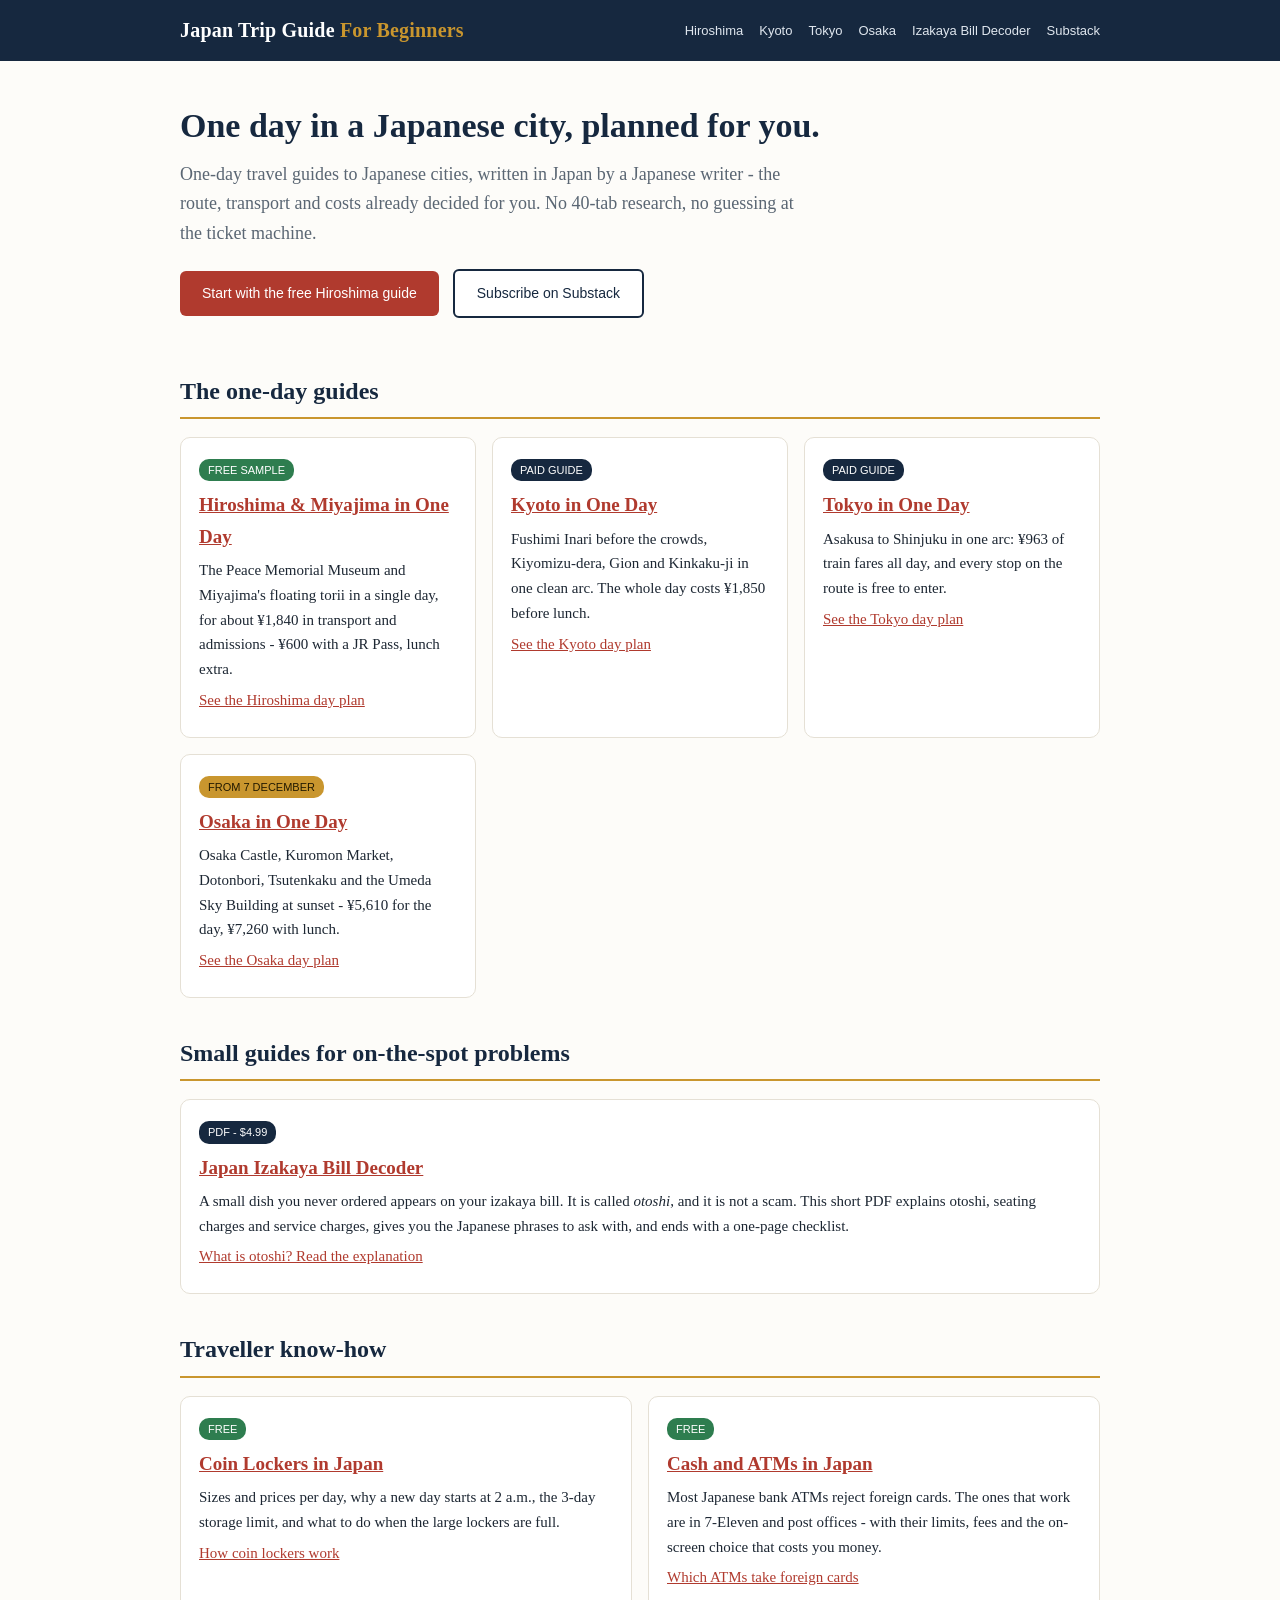
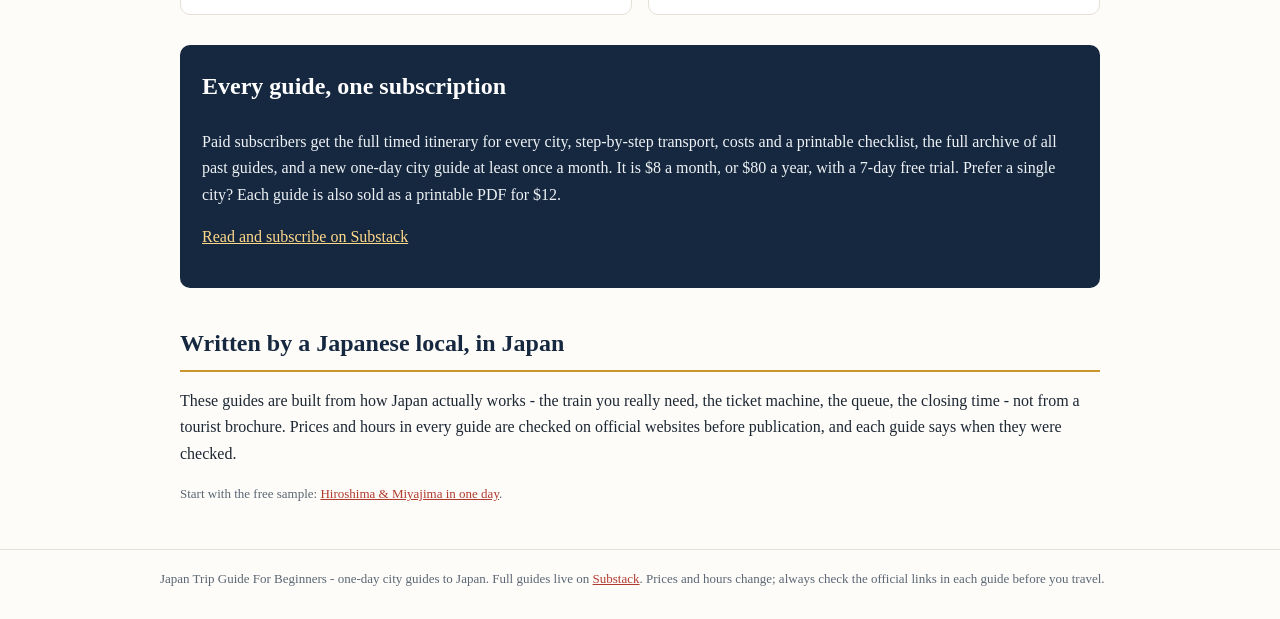
==== index.html @ 444eb5df "Add coin lockers and cash/ATMs know-how pages; link from home; extend sitemap" ====
<!DOCTYPE html>
<html lang="en">
<head>
<meta charset="utf-8">
<meta name="viewport" content="width=device-width, initial-scale=1">
<title>Japan Trip Guide For Beginners - One-Day City Guides to Japan</title>
<meta name="description" content="One-day travel guides to Japanese cities, written in Japan by a Japanese writer. The route, transport and costs are already decided for you: Hiroshima, Kyoto, Tokyo and Osaka in one day each.">
<link rel="canonical" href="https://upt-project.github.io/japan-trip-guide/">
<link rel="icon" type="image/svg+xml" href="favicon.svg">
<link rel="stylesheet" href="styles.css">
<meta property="og:type" content="website">
<meta property="og:title" content="Japan Trip Guide For Beginners - One-Day City Guides to Japan">
<meta property="og:description" content="One-day travel guides to Japanese cities, written in Japan by a Japanese writer - the route, transport and costs already decided for you.">
<meta property="og:url" content="https://upt-project.github.io/japan-trip-guide/">
</head>
<body>
<header class="site"><div class="wrap">
<a class="brand" href="index.html">Japan Trip Guide <span>For Beginners</span></a>
<nav class="main">
<a href="hiroshima.html">Hiroshima</a>
<a href="kyoto.html">Kyoto</a>
<a href="tokyo.html">Tokyo</a>
<a href="osaka.html">Osaka</a>
<a href="izakaya-bill-decoder.html">Izakaya Bill Decoder</a>
<a href="https://japantripguideforbeginners.substack.com">Substack</a>
</nav>
</div></header>

<div class="wrap">
<section class="hero">
<h1>One day in a Japanese city, planned for you.</h1>
<p class="lede">One-day travel guides to Japanese cities, written in Japan by a Japanese writer - the route, transport and costs already decided for you. No 40-tab research, no guessing at the ticket machine.</p>
<a class="btn" href="hiroshima.html">Start with the free Hiroshima guide</a>
<a class="btn secondary" href="https://japantripguideforbeginners.substack.com">Subscribe on Substack</a>
</section>

<h2>The one-day guides</h2>
<div class="cards">
<div class="card">
<span class="tag free">FREE SAMPLE</span>
<h3><a href="hiroshima.html">Hiroshima &amp; Miyajima in One Day</a></h3>
<p>The Peace Memorial Museum and Miyajima's floating torii in a single day, for about &yen;1,840 in transport and admissions - &yen;600 with a JR Pass, lunch extra.</p>
<p><a href="hiroshima.html">See the Hiroshima day plan</a></p>
</div>
<div class="card">
<span class="tag">PAID GUIDE</span>
<h3><a href="kyoto.html">Kyoto in One Day</a></h3>
<p>Fushimi Inari before the crowds, Kiyomizu-dera, Gion and Kinkaku-ji in one clean arc. The whole day costs &yen;1,850 before lunch.</p>
<p><a href="kyoto.html">See the Kyoto day plan</a></p>
</div>
<div class="card">
<span class="tag">PAID GUIDE</span>
<h3><a href="tokyo.html">Tokyo in One Day</a></h3>
<p>Asakusa to Shinjuku in one arc: &yen;963 of train fares all day, and every stop on the route is free to enter.</p>
<p><a href="tokyo.html">See the Tokyo day plan</a></p>
</div>
<div class="card">
<span class="tag soon">FROM 7 DECEMBER</span>
<h3><a href="osaka.html">Osaka in One Day</a></h3>
<p>Osaka Castle, Kuromon Market, Dotonbori, Tsutenkaku and the Umeda Sky Building at sunset - &yen;5,610 for the day, &yen;7,260 with lunch.</p>
<p><a href="osaka.html">See the Osaka day plan</a></p>
</div>
</div>

<h2>Small guides for on-the-spot problems</h2>
<div class="cards">
<div class="card">
<span class="tag">PDF - $4.99</span>
<h3><a href="izakaya-bill-decoder.html">Japan Izakaya Bill Decoder</a></h3>
<p>A small dish you never ordered appears on your izakaya bill. It is called <em>otoshi</em>, and it is not a scam. This short PDF explains otoshi, seating charges and service charges, gives you the Japanese phrases to ask with, and ends with a one-page checklist.</p>
<p><a href="izakaya-bill-decoder.html">What is otoshi? Read the explanation</a></p>
</div>
</div>


<h2>Traveller know-how</h2>
<div class="cards">
<div class="card">
<span class="tag free">FREE</span>
<h3><a href="coin-lockers.html">Coin Lockers in Japan</a></h3>
<p>Sizes and prices per day, why a new day starts at 2 a.m., the 3-day storage limit, and what to do when the large lockers are full.</p>
<p><a href="coin-lockers.html">How coin lockers work</a></p>
</div>
<div class="card">
<span class="tag free">FREE</span>
<h3><a href="cash-and-atms.html">Cash and ATMs in Japan</a></h3>
<p>Most Japanese bank ATMs reject foreign cards. The ones that work are in 7-Eleven and post offices - with their limits, fees and the on-screen choice that costs you money.</p>
<p><a href="cash-and-atms.html">Which ATMs take foreign cards</a></p>
</div>
</div>

<div class="cta">
<h2>Every guide, one subscription</h2>
<p>Paid subscribers get the full timed itinerary for every city, step-by-step transport, costs and a printable checklist, the full archive of all past guides, and a new one-day city guide at least once a month. It is $8 a month, or $80 a year, with a 7-day free trial. Prefer a single city? Each guide is also sold as a printable PDF for $12.</p>
<p><a href="https://japantripguideforbeginners.substack.com">Read and subscribe on Substack</a></p>
</div>

<h2>Written by a Japanese local, in Japan</h2>
<p>These guides are built from how Japan actually works - the train you really need, the ticket machine, the queue, the closing time - not from a tourist brochure. Prices and hours in every guide are checked on official websites before publication, and each guide says when they were checked.</p>
<p class="small">Start with the free sample: <a href="hiroshima.html">Hiroshima &amp; Miyajima in one day</a>.</p>
</div>

<footer class="site"><div class="wrap">
Japan Trip Guide For Beginners - one-day city guides to Japan. Full guides live on <a href="https://japantripguideforbeginners.substack.com">Substack</a>. Prices and hours change; always check the official links in each guide before you travel.
</div></footer>
</body>
</html>
---- styles.css ----
:root{
  --navy:#16283f; --vermillion:#b03a2e; --ink:#1d2733; --muted:#5a6673;
  --bg:#fdfcf9; --card:#ffffff; --line:#e5e0d5; --gold:#c9962e;
}
*{box-sizing:border-box}
body{margin:0;font-family:Georgia,'Times New Roman',serif;background:var(--bg);color:var(--ink);line-height:1.65}
a{color:var(--vermillion)}
header.site{background:var(--navy);color:#fff;padding:14px 20px}
header.site .wrap{max-width:960px;margin:0 auto;display:flex;flex-wrap:wrap;align-items:center;gap:10px 22px}
.brand{font-size:20px;font-weight:bold;color:#fff;text-decoration:none;letter-spacing:.2px}
.brand span{color:var(--gold)}
nav.main{margin-left:auto;display:flex;flex-wrap:wrap;gap:4px 16px;font-family:Verdana,Geneva,sans-serif;font-size:13px}
nav.main a{color:#dfe6ee;text-decoration:none}
nav.main a:hover{color:#fff;text-decoration:underline}
.wrap{max-width:960px;margin:0 auto;padding:0 20px}
.hero{padding:44px 0 8px;text-align:left}
.hero h1{font-size:34px;line-height:1.25;margin:0 0 12px;color:var(--navy)}
.hero p.lede{font-size:18px;color:var(--muted);margin:0 0 20px;max-width:640px}
.btn{display:inline-block;background:var(--vermillion);color:#fff;text-decoration:none;padding:11px 22px;border-radius:6px;font-family:Verdana,Geneva,sans-serif;font-size:14px;margin:0 10px 10px 0}
.btn.secondary{background:#fff;color:var(--navy);border:2px solid var(--navy)}
.btn:hover{opacity:.92}
h2{color:var(--navy);font-size:24px;margin:36px 0 10px;border-bottom:2px solid var(--gold);padding-bottom:6px}
h3{color:var(--navy);font-size:19px;margin:22px 0 6px}
.cards{display:grid;grid-template-columns:repeat(auto-fit,minmax(260px,1fr));gap:16px;margin:18px 0}
.card{background:var(--card);border:1px solid var(--line);border-radius:10px;padding:18px}
.card h3{margin-top:0}
.card p{margin:6px 0;font-size:15px}
.tag{display:inline-block;background:var(--navy);color:#fff;font-family:Verdana,Geneva,sans-serif;font-size:11px;padding:2px 9px;border-radius:10px;margin-bottom:8px}
.tag.free{background:#2e7d4f}
.tag.soon{background:var(--gold);color:#231a00}
table.plan{border-collapse:collapse;width:100%;margin:14px 0;font-size:15px}
table.plan th,table.plan td{border:1px solid var(--line);padding:7px 10px;text-align:left;vertical-align:top}
table.plan th{background:#f3efe4;font-family:Verdana,Geneva,sans-serif;font-size:13px}
.callout{background:#f7f2e6;border-left:4px solid var(--gold);padding:12px 16px;margin:16px 0;border-radius:0 8px 8px 0}
.callout p{margin:4px 0}
.cta{background:var(--navy);color:#eef2f6;border-radius:10px;padding:22px;margin:30px 0}
.cta h2{color:#fff;border:none;margin-top:0}
.cta a{color:#ffd98a}
.small{font-size:13px;color:var(--muted)}
footer.site{border-top:1px solid var(--line);margin-top:44px;padding:18px 20px 30px;font-size:13px;color:var(--muted)}
footer.site .wrap{padding:0}
ul.tight li{margin:4px 0}
.price{font-size:20px;color:var(--navy);font-weight:bold}
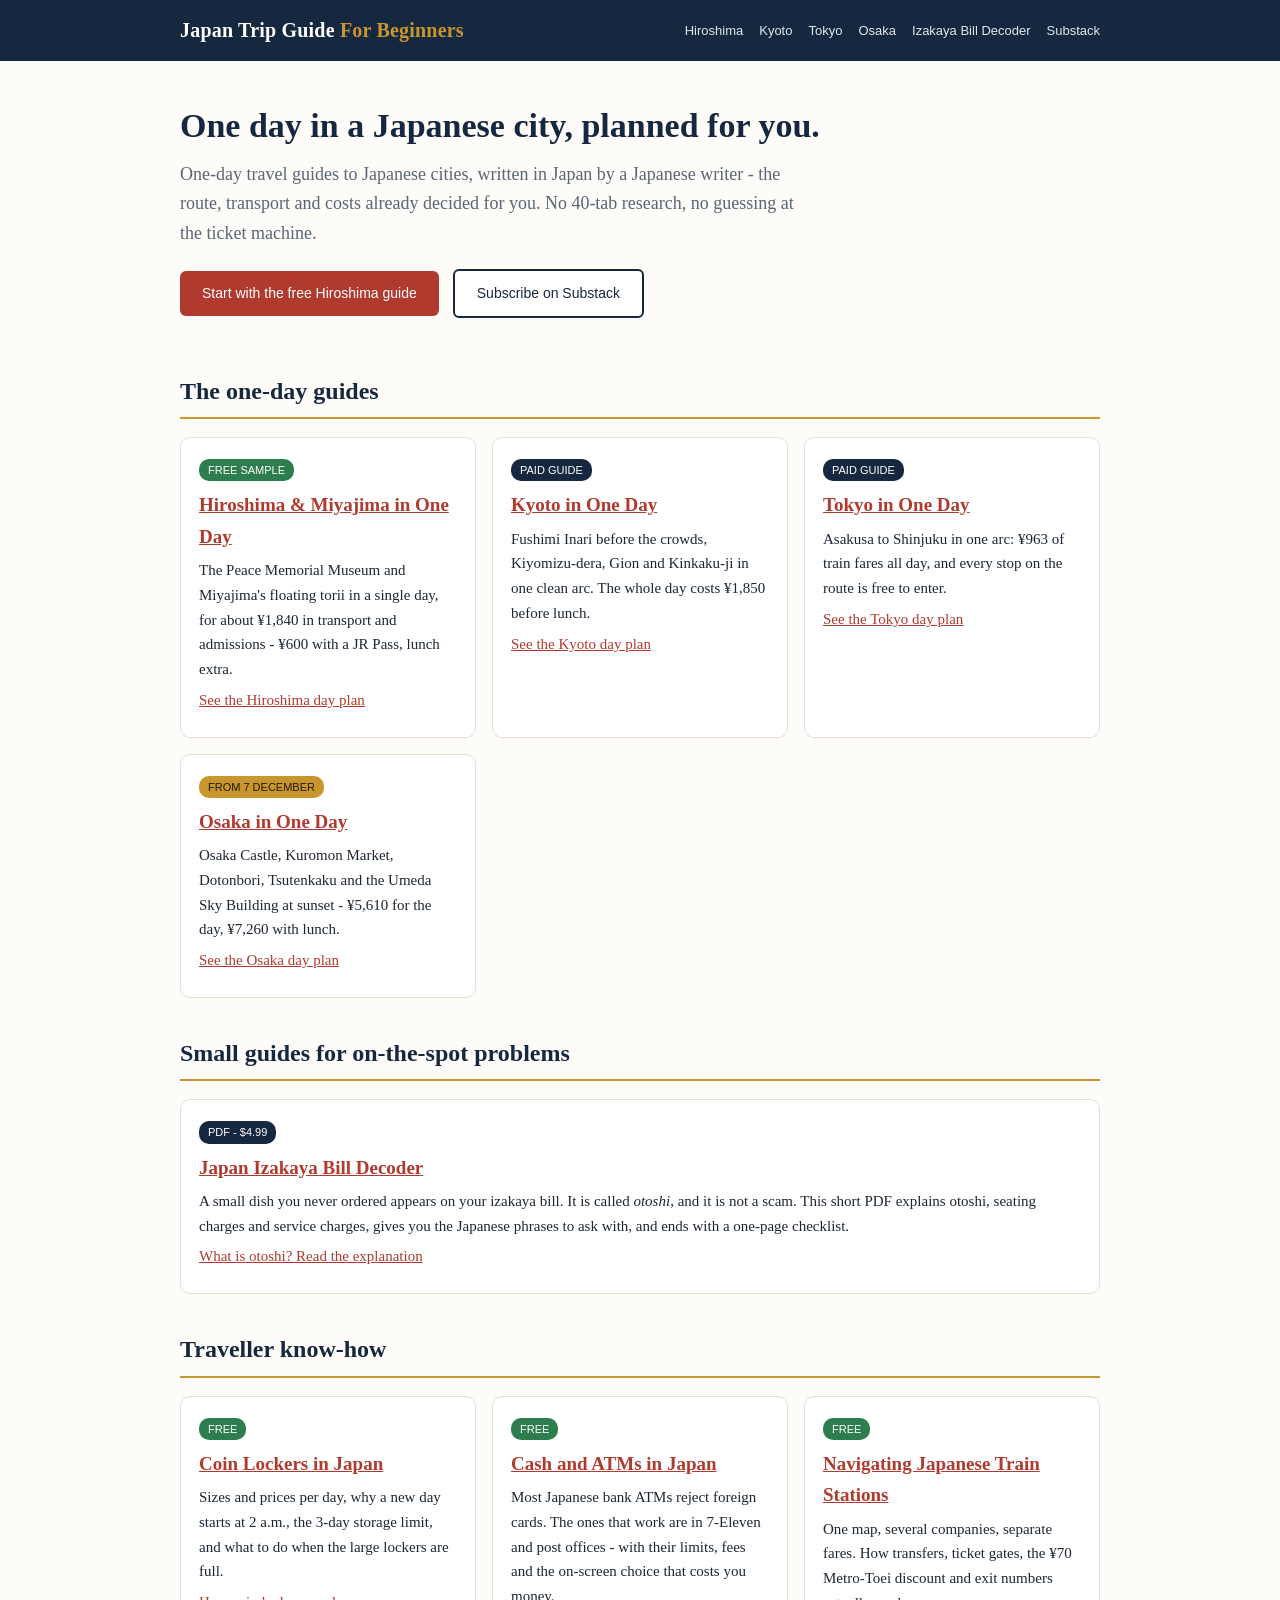
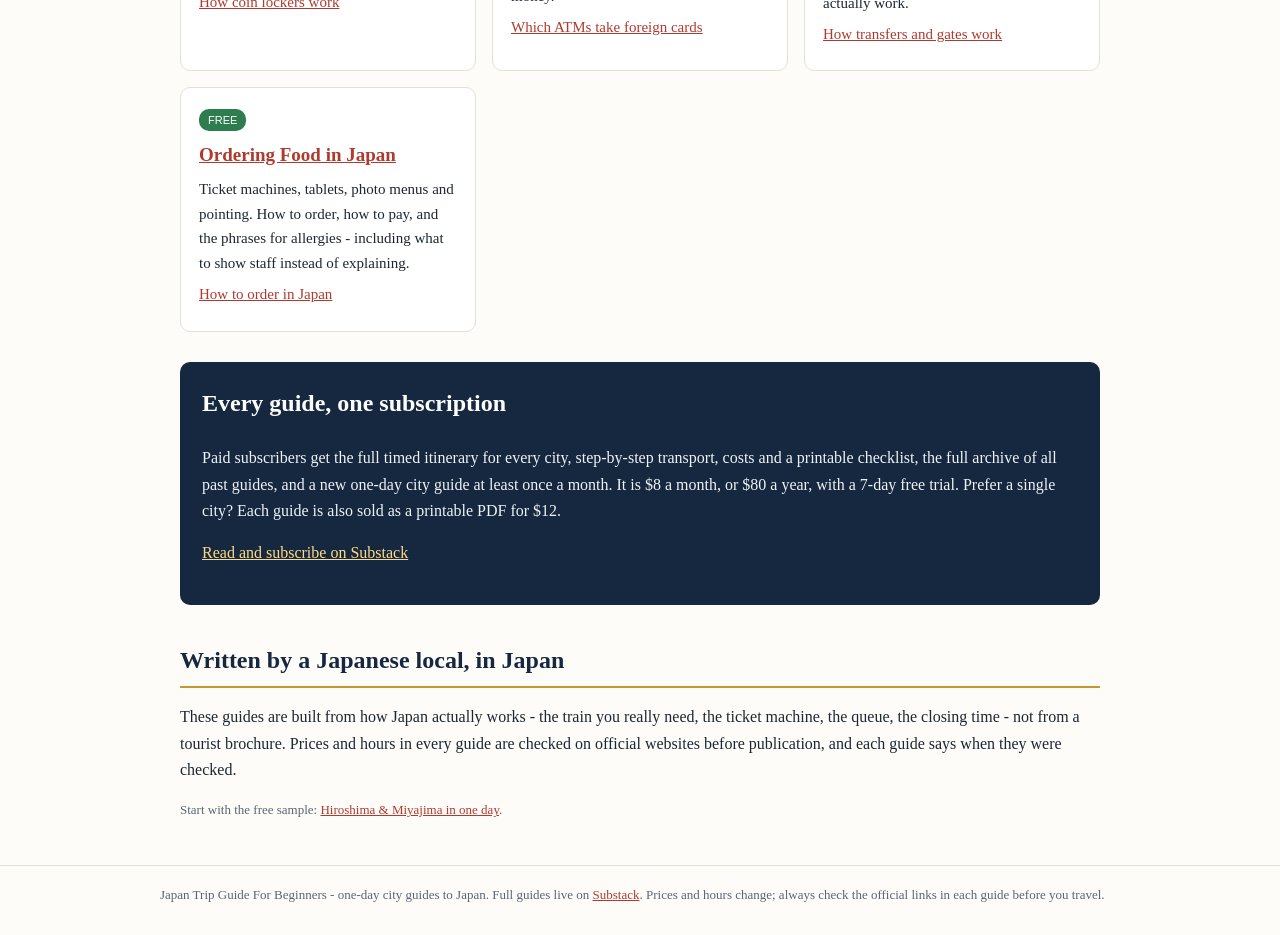
==== commit db9a163a: "Add train stations and ordering food know-how pages; link from home; extend sitemap" ====
--- a/index.html
+++ b/index.html
@@ -87,6 +87,18 @@
 <p>Most Japanese bank ATMs reject foreign cards. The ones that work are in 7-Eleven and post offices - with their limits, fees and the on-screen choice that costs you money.</p>
 <p><a href="cash-and-atms.html">Which ATMs take foreign cards</a></p>
 </div>
+<div class="card">
+<span class="tag free">FREE</span>
+<h3><a href="train-stations.html">Navigating Japanese Train Stations</a></h3>
+<p>One map, several companies, separate fares. How transfers, ticket gates, the &yen;70 Metro-Toei discount and exit numbers actually work.</p>
+<p><a href="train-stations.html">How transfers and gates work</a></p>
+</div>
+<div class="card">
+<span class="tag free">FREE</span>
+<h3><a href="ordering-food.html">Ordering Food in Japan</a></h3>
+<p>Ticket machines, tablets, photo menus and pointing. How to order, how to pay, and the phrases for allergies - including what to show staff instead of explaining.</p>
+<p><a href="ordering-food.html">How to order in Japan</a></p>
+</div>
 </div>
 
 <div class="cta">
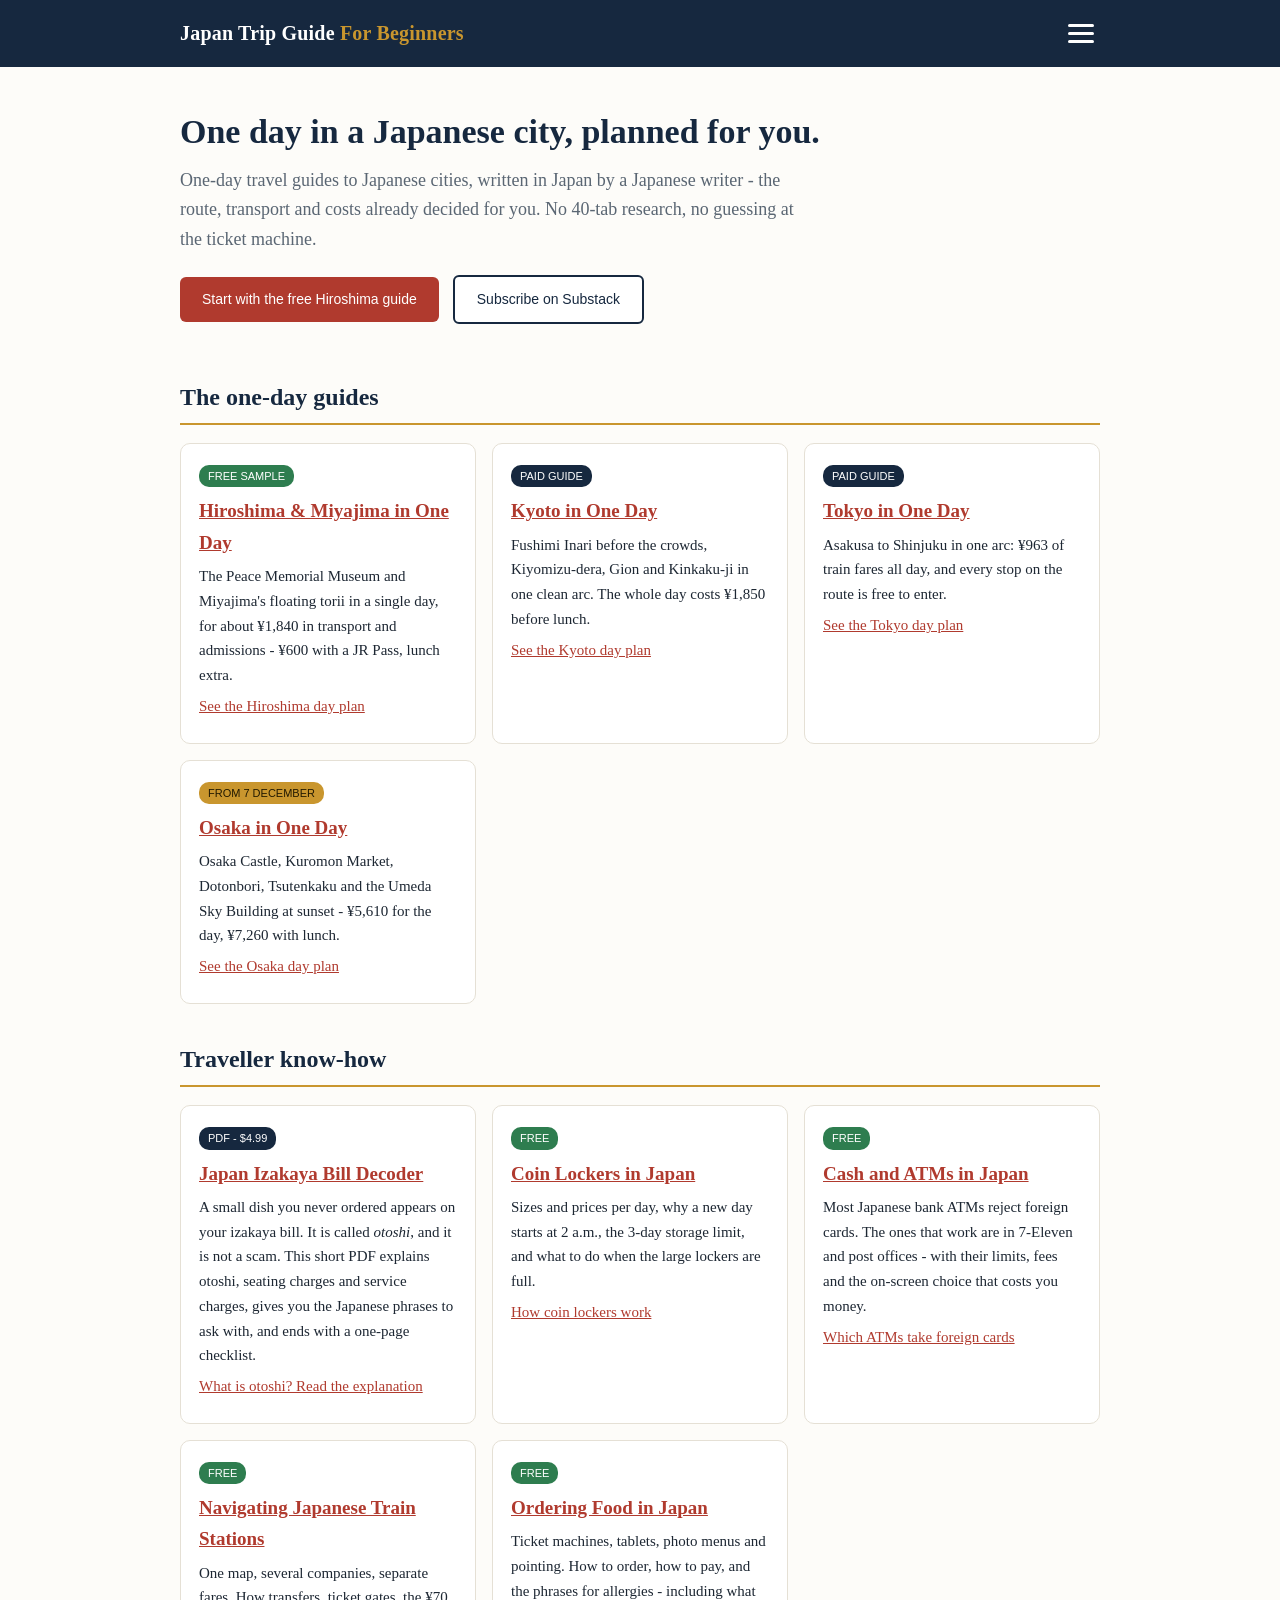
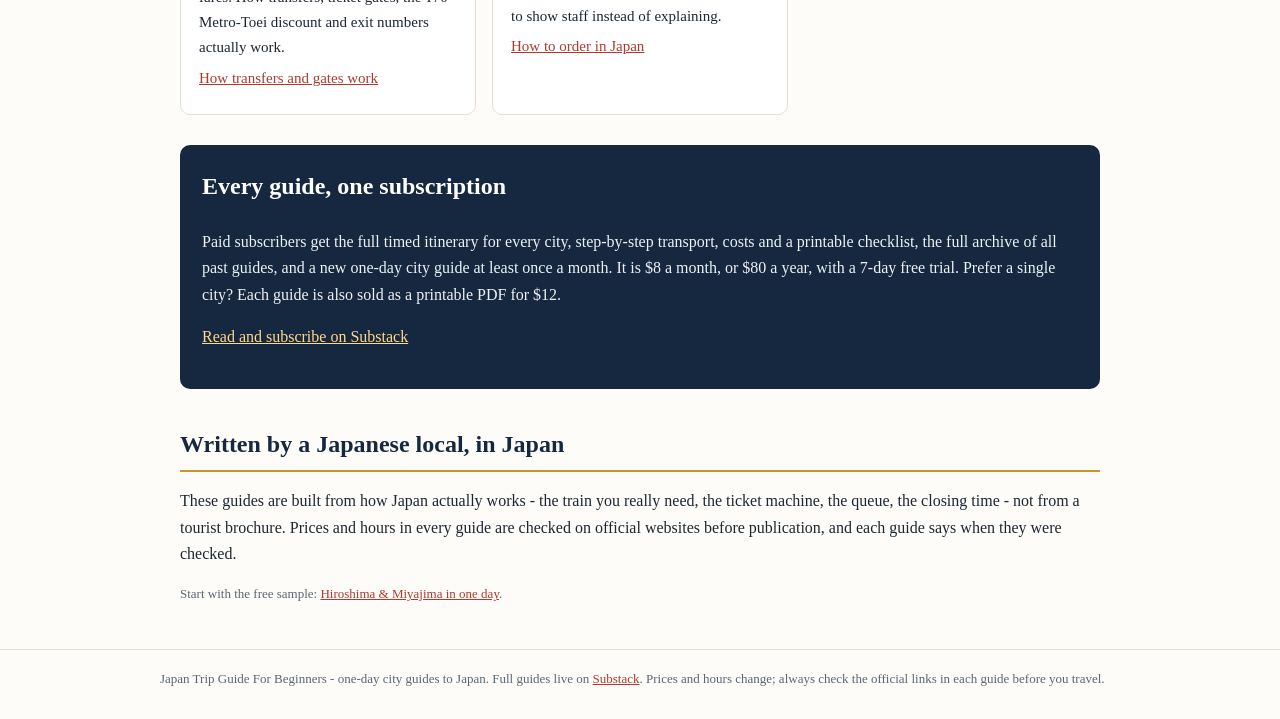
==== commit 7d43c1c8: "Add hamburger menu grouped by city guides and Japan know-how; group top page sections" ====
--- a/index.html
+++ b/index.html
@@ -16,13 +16,25 @@
 <body>
 <header class="site"><div class="wrap">
 <a class="brand" href="index.html">Japan Trip Guide <span>For Beginners</span></a>
+<input class="nav-toggle" type="checkbox" id="nav-toggle">
+<label class="nav-btn" for="nav-toggle" aria-label="Open menu"><span></span><span></span><span></span></label>
 <nav class="main">
-<a href="hiroshima.html">Hiroshima</a>
+<div class="nav-group">
+<p class="nav-head">City guides</p>
+<a href="hiroshima.html">Hiroshima &amp; Miyajima</a>
 <a href="kyoto.html">Kyoto</a>
 <a href="tokyo.html">Tokyo</a>
 <a href="osaka.html">Osaka</a>
+</div>
+<div class="nav-group">
+<p class="nav-head">Japan know-how</p>
 <a href="izakaya-bill-decoder.html">Izakaya Bill Decoder</a>
-<a href="https://japantripguideforbeginners.substack.com">Substack</a>
+<a href="coin-lockers.html">Coin Lockers</a>
+<a href="cash-and-atms.html">Cash and ATMs</a>
+<a href="train-stations.html">Train Stations</a>
+<a href="ordering-food.html">Ordering Food</a>
+</div>
+<a class="nav-sub" href="https://japantripguideforbeginners.substack.com">Substack - subscribe</a>
 </nav>
 </div></header>
 
@@ -62,7 +74,7 @@
 </div>
 </div>
 
-<h2>Small guides for on-the-spot problems</h2>
+<h2>Traveller know-how</h2>
 <div class="cards">
 <div class="card">
 <span class="tag">PDF - $4.99</span>
@@ -70,11 +82,6 @@
 <p>A small dish you never ordered appears on your izakaya bill. It is called <em>otoshi</em>, and it is not a scam. This short PDF explains otoshi, seating charges and service charges, gives you the Japanese phrases to ask with, and ends with a one-page checklist.</p>
 <p><a href="izakaya-bill-decoder.html">What is otoshi? Read the explanation</a></p>
 </div>
-</div>
-
-
-<h2>Traveller know-how</h2>
-<div class="cards">
 <div class="card">
 <span class="tag free">FREE</span>
 <h3><a href="coin-lockers.html">Coin Lockers in Japan</a></h3>
--- a/styles.css
+++ b/styles.css
@@ -9,9 +9,16 @@
 header.site .wrap{max-width:960px;margin:0 auto;display:flex;flex-wrap:wrap;align-items:center;gap:10px 22px}
 .brand{font-size:20px;font-weight:bold;color:#fff;text-decoration:none;letter-spacing:.2px}
 .brand span{color:var(--gold)}
-nav.main{margin-left:auto;display:flex;flex-wrap:wrap;gap:4px 16px;font-family:Verdana,Geneva,sans-serif;font-size:13px}
+.nav-toggle{position:absolute;opacity:0;pointer-events:none}
+.nav-btn{margin-left:auto;display:flex;flex-direction:column;justify-content:center;gap:5px;cursor:pointer;padding:10px 6px}
+.nav-btn span{display:block;width:26px;height:3px;background:#fff;border-radius:2px}
+nav.main{display:none;flex-basis:100%;flex-wrap:wrap;gap:14px 44px;font-family:Verdana,Geneva,sans-serif;font-size:14px;border-top:1px solid rgba(255,255,255,.25);padding:12px 0 4px;margin-top:4px}
+.nav-toggle:checked~nav.main{display:flex}
+.nav-group{display:flex;flex-direction:column;gap:7px;min-width:170px}
+.nav-head{margin:0 0 3px;font-size:11px;letter-spacing:1.6px;text-transform:uppercase;color:var(--gold)}
 nav.main a{color:#dfe6ee;text-decoration:none}
 nav.main a:hover{color:#fff;text-decoration:underline}
+.nav-sub{flex-basis:100%;border-top:1px solid rgba(255,255,255,.25);padding-top:10px}
 .wrap{max-width:960px;margin:0 auto;padding:0 20px}
 .hero{padding:44px 0 8px;text-align:left}
 .hero h1{font-size:34px;line-height:1.25;margin:0 0 12px;color:var(--navy)}
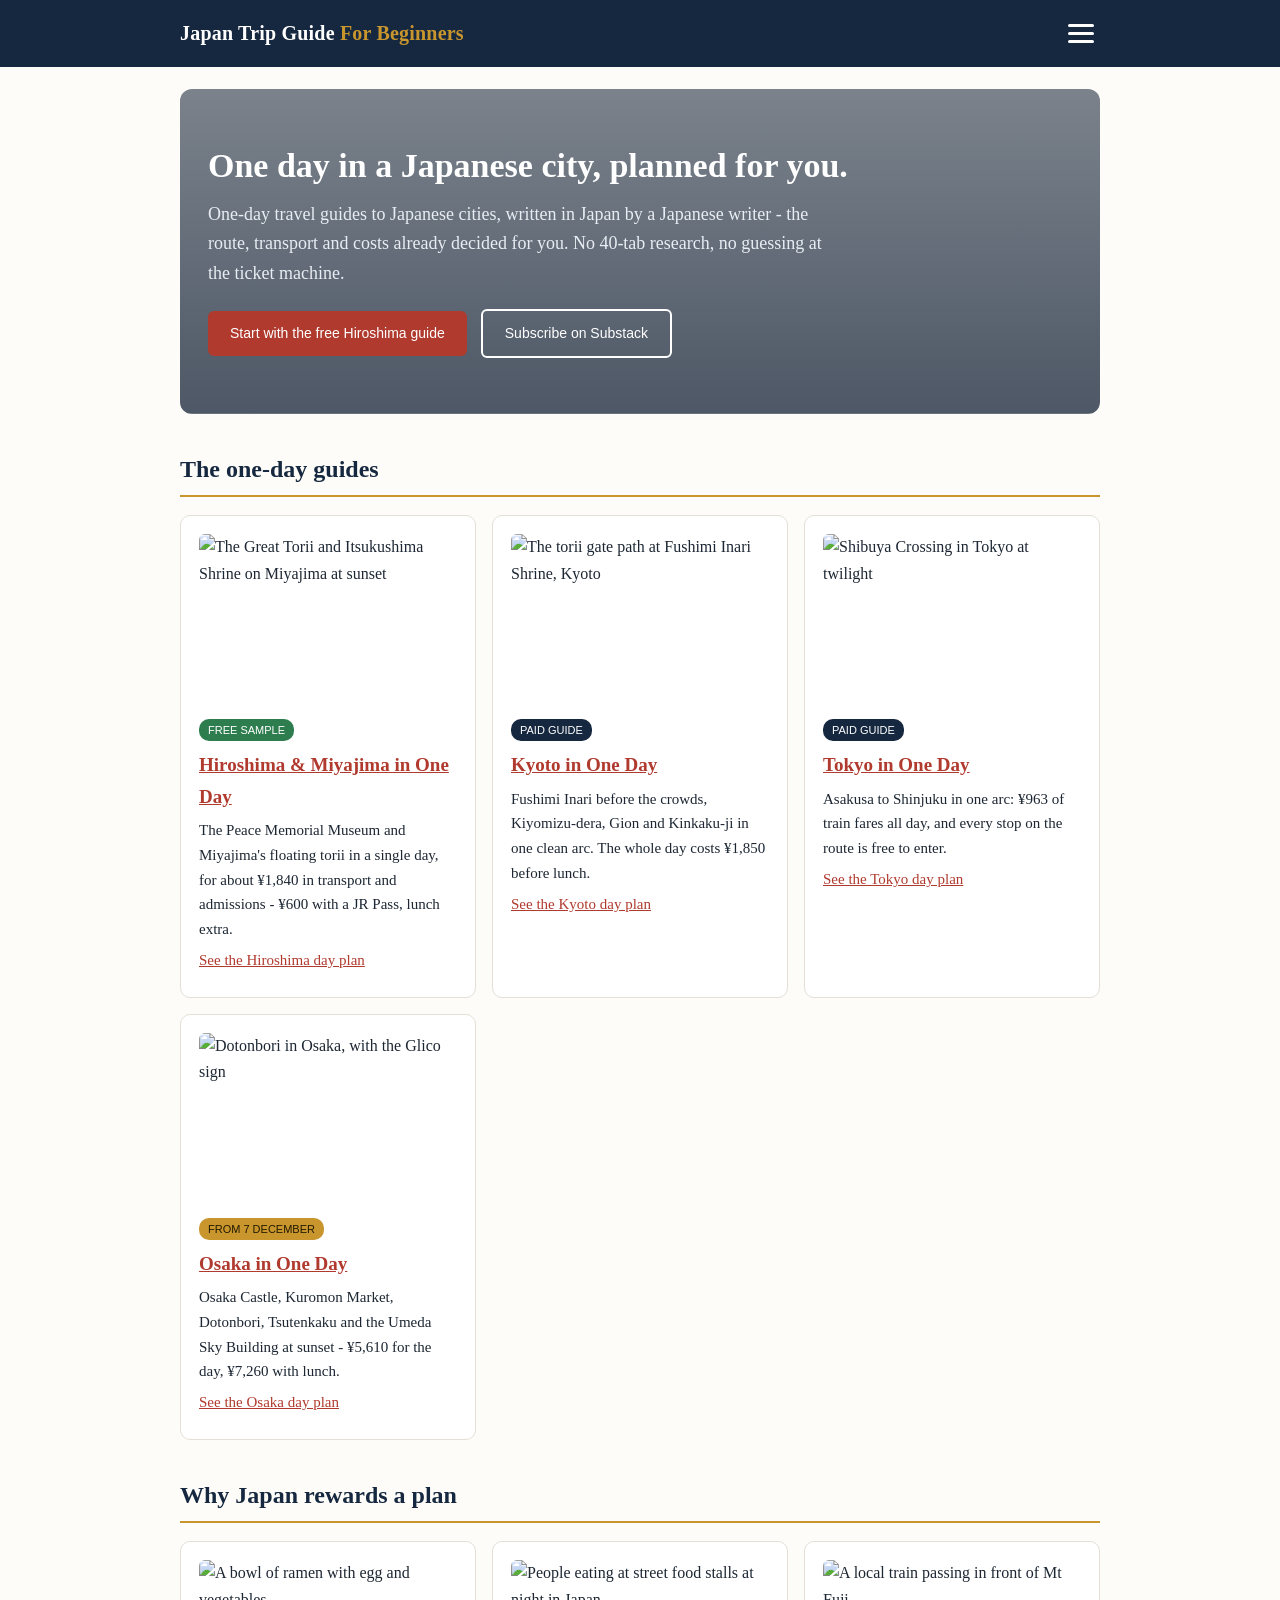
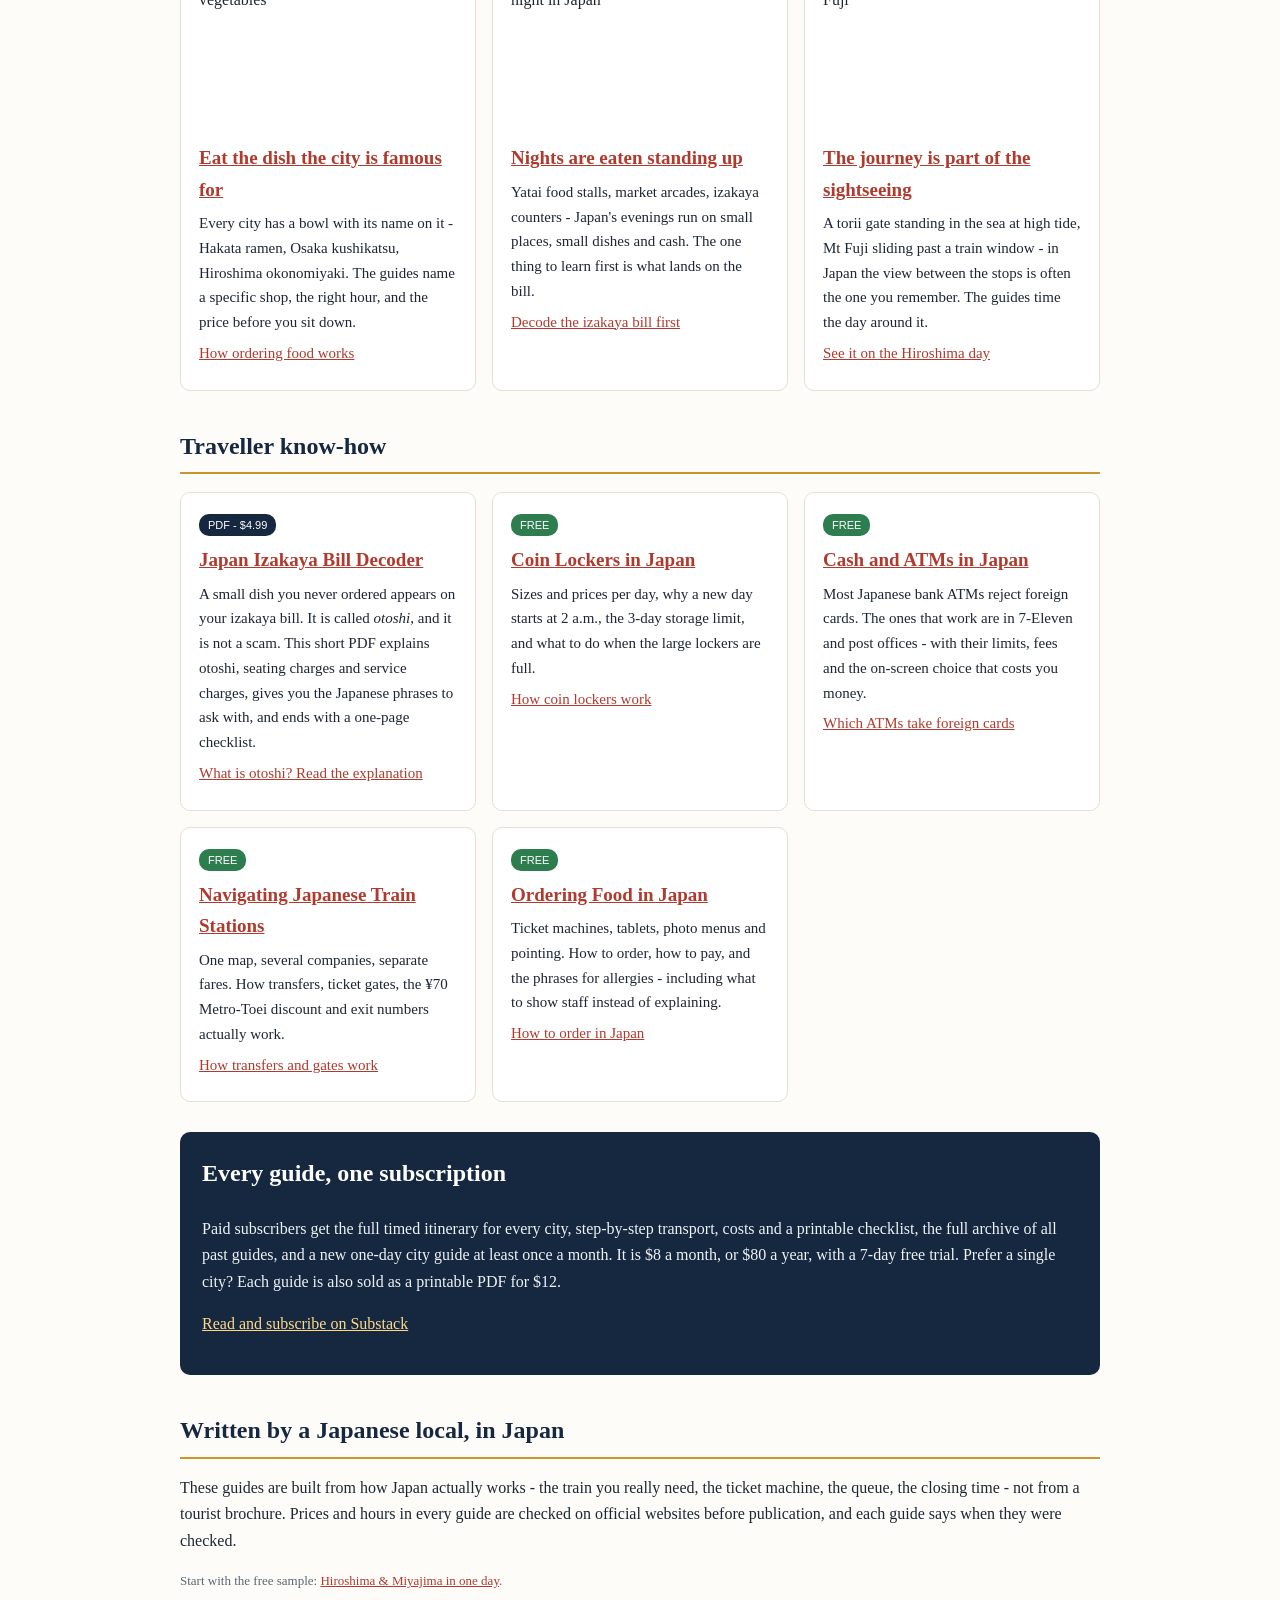
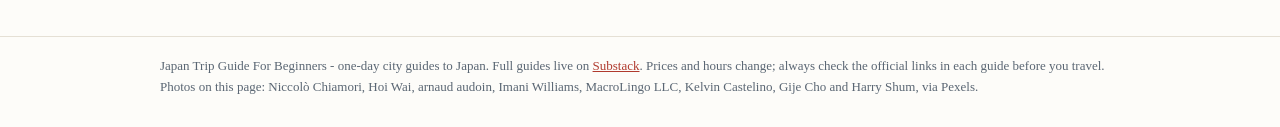
==== commit a9811cf9: "Homepage: photo hero, photo city cards and a Why Japan section (Pexels photos)" ====
--- a/index.html
+++ b/index.html
@@ -12,6 +12,7 @@
 <meta property="og:title" content="Japan Trip Guide For Beginners - One-Day City Guides to Japan">
 <meta property="og:description" content="One-day travel guides to Japanese cities, written in Japan by a Japanese writer - the route, transport and costs already decided for you.">
 <meta property="og:url" content="https://upt-project.github.io/japan-trip-guide/">
+<meta property="og:image" content="https://images.pexels.com/photos/7204890/pexels-photo-7204890.jpeg?auto=compress&cs=tinysrgb&w=1600">
 </head>
 <body>
 <header class="site"><div class="wrap">
@@ -39,7 +40,7 @@
 </div></header>
 
 <div class="wrap">
-<section class="hero">
+<section class="hero hero-photo">
 <h1>One day in a Japanese city, planned for you.</h1>
 <p class="lede">One-day travel guides to Japanese cities, written in Japan by a Japanese writer - the route, transport and costs already decided for you. No 40-tab research, no guessing at the ticket machine.</p>
 <a class="btn" href="hiroshima.html">Start with the free Hiroshima guide</a>
@@ -49,28 +50,54 @@
 <h2>The one-day guides</h2>
 <div class="cards">
 <div class="card">
+<img class="card-photo" src="https://images.pexels.com/photos/30825501/pexels-photo-30825501/free-photo-of-torii-gate-and-shinto-shrine-on-miyajima-island.jpeg?auto=compress&cs=tinysrgb&w=1200" alt="The Great Torii and Itsukushima Shrine on Miyajima at sunset" loading="lazy">
 <span class="tag free">FREE SAMPLE</span>
 <h3><a href="hiroshima.html">Hiroshima &amp; Miyajima in One Day</a></h3>
 <p>The Peace Memorial Museum and Miyajima's floating torii in a single day, for about &yen;1,840 in transport and admissions - &yen;600 with a JR Pass, lunch extra.</p>
 <p><a href="hiroshima.html">See the Hiroshima day plan</a></p>
 </div>
 <div class="card">
+<img class="card-photo" src="https://images.pexels.com/photos/40884563/pexels-photo-40884563/free-photo-of-torii-gates-at-fushimi-inari-shrine-in-kyoto.jpeg?auto=compress&cs=tinysrgb&w=1200" alt="The torii gate path at Fushimi Inari Shrine, Kyoto" loading="lazy">
 <span class="tag">PAID GUIDE</span>
 <h3><a href="kyoto.html">Kyoto in One Day</a></h3>
 <p>Fushimi Inari before the crowds, Kiyomizu-dera, Gion and Kinkaku-ji in one clean arc. The whole day costs &yen;1,850 before lunch.</p>
 <p><a href="kyoto.html">See the Kyoto day plan</a></p>
 </div>
 <div class="card">
+<img class="card-photo" src="https://images.pexels.com/photos/5905666/pexels-photo-5905666.jpeg?auto=compress&cs=tinysrgb&w=1200" alt="Shibuya Crossing in Tokyo at twilight" loading="lazy">
 <span class="tag">PAID GUIDE</span>
 <h3><a href="tokyo.html">Tokyo in One Day</a></h3>
 <p>Asakusa to Shinjuku in one arc: &yen;963 of train fares all day, and every stop on the route is free to enter.</p>
 <p><a href="tokyo.html">See the Tokyo day plan</a></p>
 </div>
 <div class="card">
+<img class="card-photo" src="https://images.pexels.com/photos/35183439/pexels-photo-35183439/free-photo-of-vibrant-dotonbori-district-in-osaka-japan.jpeg?auto=compress&cs=tinysrgb&w=1200" alt="Dotonbori in Osaka, with the Glico sign" loading="lazy">
 <span class="tag soon">FROM 7 DECEMBER</span>
 <h3><a href="osaka.html">Osaka in One Day</a></h3>
 <p>Osaka Castle, Kuromon Market, Dotonbori, Tsutenkaku and the Umeda Sky Building at sunset - &yen;5,610 for the day, &yen;7,260 with lunch.</p>
 <p><a href="osaka.html">See the Osaka day plan</a></p>
+</div>
+</div>
+
+<h2>Why Japan rewards a plan</h2>
+<div class="cards">
+<div class="card">
+<img class="card-photo" src="https://images.pexels.com/photos/23964123/pexels-photo-23964123/free-photo-of-meal-with-vegetables-and-eggs.jpeg?auto=compress&cs=tinysrgb&w=1200" alt="A bowl of ramen with egg and vegetables" loading="lazy">
+<h3><a href="ordering-food.html">Eat the dish the city is famous for</a></h3>
+<p>Every city has a bowl with its name on it - Hakata ramen, Osaka kushikatsu, Hiroshima okonomiyaki. The guides name a specific shop, the right hour, and the price before you sit down.</p>
+<p><a href="ordering-food.html">How ordering food works</a></p>
+</div>
+<div class="card">
+<img class="card-photo" src="https://images.pexels.com/photos/7107238/pexels-photo-7107238.jpeg?auto=compress&cs=tinysrgb&w=1200" alt="People eating at street food stalls at night in Japan" loading="lazy">
+<h3><a href="izakaya-bill-decoder.html">Nights are eaten standing up</a></h3>
+<p>Yatai food stalls, market arcades, izakaya counters - Japan's evenings run on small places, small dishes and cash. The one thing to learn first is what lands on the bill.</p>
+<p><a href="izakaya-bill-decoder.html">Decode the izakaya bill first</a></p>
+</div>
+<div class="card">
+<img class="card-photo" src="https://images.pexels.com/photos/6504521/pexels-photo-6504521.jpeg?auto=compress&cs=tinysrgb&w=1200" alt="A local train passing in front of Mt Fuji" loading="lazy">
+<h3><a href="hiroshima.html">The journey is part of the sightseeing</a></h3>
+<p>A torii gate standing in the sea at high tide, Mt Fuji sliding past a train window - in Japan the view between the stops is often the one you remember. The guides time the day around it.</p>
+<p><a href="hiroshima.html">See it on the Hiroshima day</a></p>
 </div>
 </div>
 
@@ -120,7 +147,7 @@
 </div>
 
 <footer class="site"><div class="wrap">
-Japan Trip Guide For Beginners - one-day city guides to Japan. Full guides live on <a href="https://japantripguideforbeginners.substack.com">Substack</a>. Prices and hours change; always check the official links in each guide before you travel.
+Japan Trip Guide For Beginners - one-day city guides to Japan. Full guides live on <a href="https://japantripguideforbeginners.substack.com">Substack</a>. Prices and hours change; always check the official links in each guide before you travel.<br>Photos on this page: Niccol&ograve; Chiamori, Hoi Wai, arnaud audoin, Imani Williams, MacroLingo LLC, Kelvin Castelino, Gije Cho and Harry Shum, via Pexels.
 </div></footer>
 </body>
 </html>
--- a/styles.css
+++ b/styles.css
@@ -48,3 +48,9 @@
 footer.site .wrap{padding:0}
 ul.tight li{margin:4px 0}
 .price{font-size:20px;color:var(--navy);font-weight:bold}
+
+.hero-photo{background-image:linear-gradient(rgba(16,30,50,.55),rgba(16,30,50,.74)),url("https://images.pexels.com/photos/7204890/pexels-photo-7204890.jpeg?auto=compress&cs=tinysrgb&w=1600");background-size:cover;background-position:center;border-radius:12px;padding:56px 28px 46px;margin-top:22px}
+.hero-photo h1{color:#fff}
+.hero-photo p.lede{color:#e8edf3}
+.hero-photo .btn.secondary{background:transparent;color:#fff;border-color:#fff}
+.card-photo{width:100%;height:170px;object-fit:cover;border-radius:6px;display:block;margin-bottom:12px}
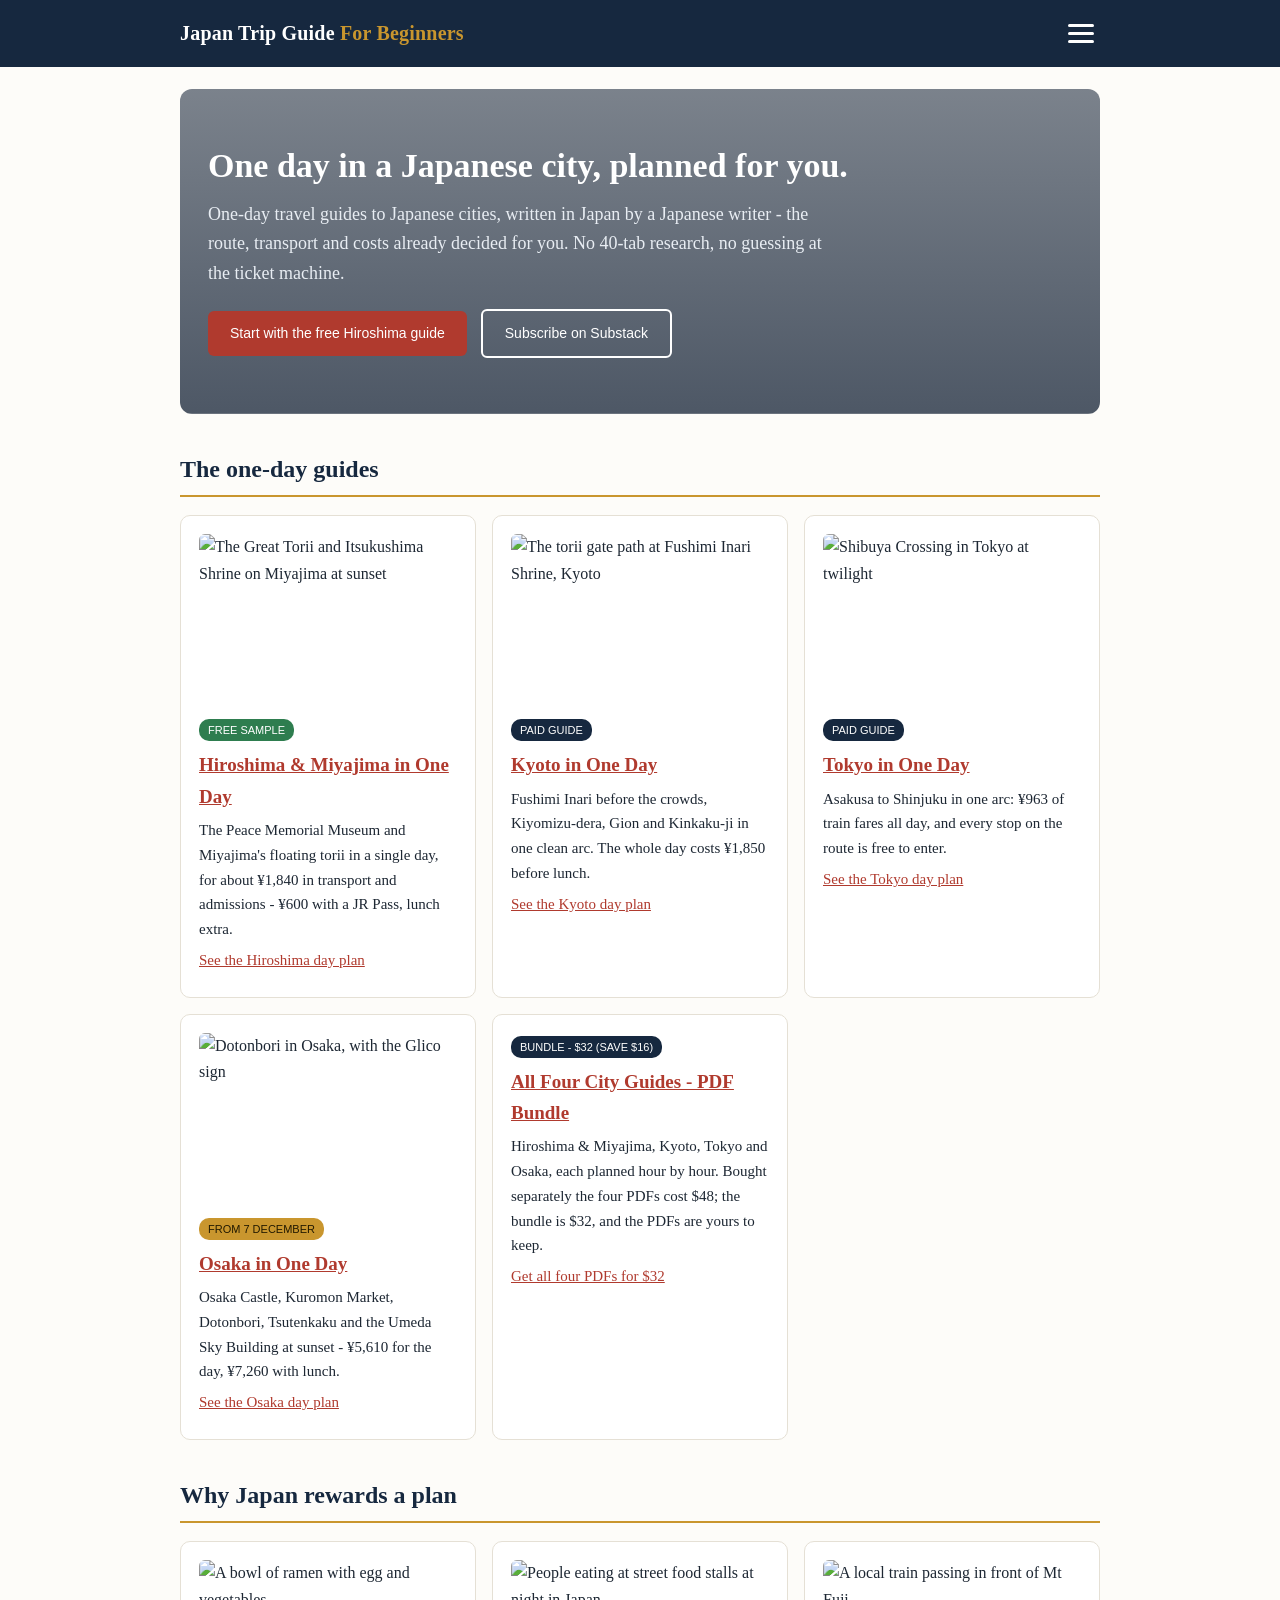
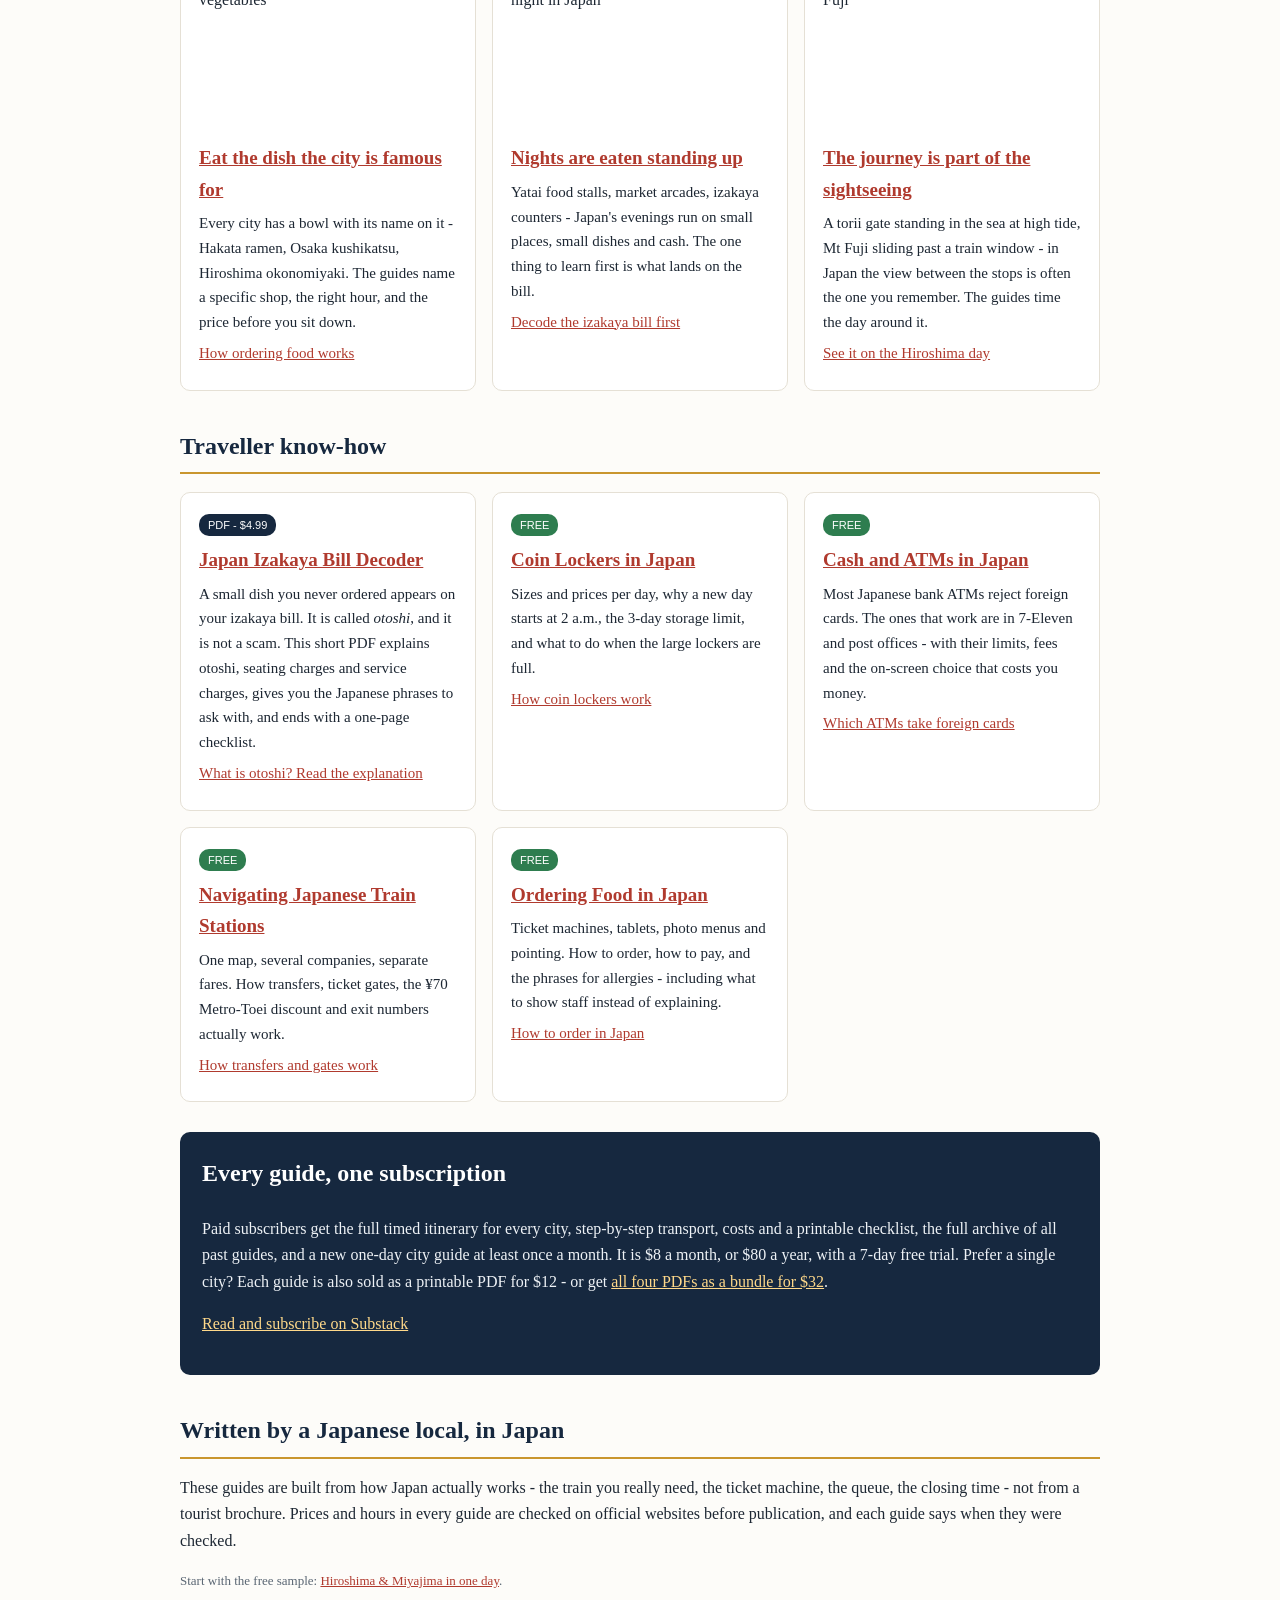
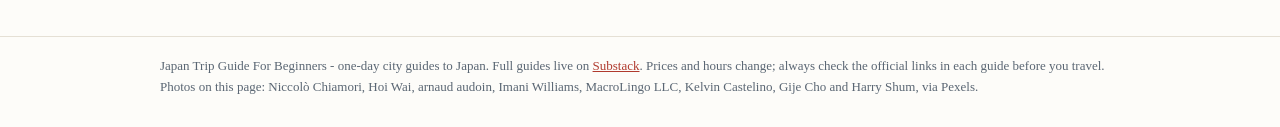
==== commit 4767a450: "Add the four-guide PDF bundle card and CTA link" ====
--- a/index.html
+++ b/index.html
@@ -77,6 +77,12 @@
 <p>Osaka Castle, Kuromon Market, Dotonbori, Tsutenkaku and the Umeda Sky Building at sunset - &yen;5,610 for the day, &yen;7,260 with lunch.</p>
 <p><a href="osaka.html">See the Osaka day plan</a></p>
 </div>
+<div class="card">
+<span class="tag">BUNDLE - $32 (SAVE $16)</span>
+<h3><a href="https://buy.stripe.com/28EcN689rbuc76n8dHgMw05">All Four City Guides - PDF Bundle</a></h3>
+<p>Hiroshima &amp; Miyajima, Kyoto, Tokyo and Osaka, each planned hour by hour. Bought separately the four PDFs cost $48; the bundle is $32, and the PDFs are yours to keep.</p>
+<p><a href="https://buy.stripe.com/28EcN689rbuc76n8dHgMw05">Get all four PDFs for $32</a></p>
+</div>
 </div>
 
 <h2>Why Japan rewards a plan</h2>
@@ -137,7 +143,7 @@
 
 <div class="cta">
 <h2>Every guide, one subscription</h2>
-<p>Paid subscribers get the full timed itinerary for every city, step-by-step transport, costs and a printable checklist, the full archive of all past guides, and a new one-day city guide at least once a month. It is $8 a month, or $80 a year, with a 7-day free trial. Prefer a single city? Each guide is also sold as a printable PDF for $12.</p>
+<p>Paid subscribers get the full timed itinerary for every city, step-by-step transport, costs and a printable checklist, the full archive of all past guides, and a new one-day city guide at least once a month. It is $8 a month, or $80 a year, with a 7-day free trial. Prefer a single city? Each guide is also sold as a printable PDF for $12 - or get <a href="https://buy.stripe.com/28EcN689rbuc76n8dHgMw05">all four PDFs as a bundle for $32</a>.</p>
 <p><a href="https://japantripguideforbeginners.substack.com">Read and subscribe on Substack</a></p>
 </div>
 
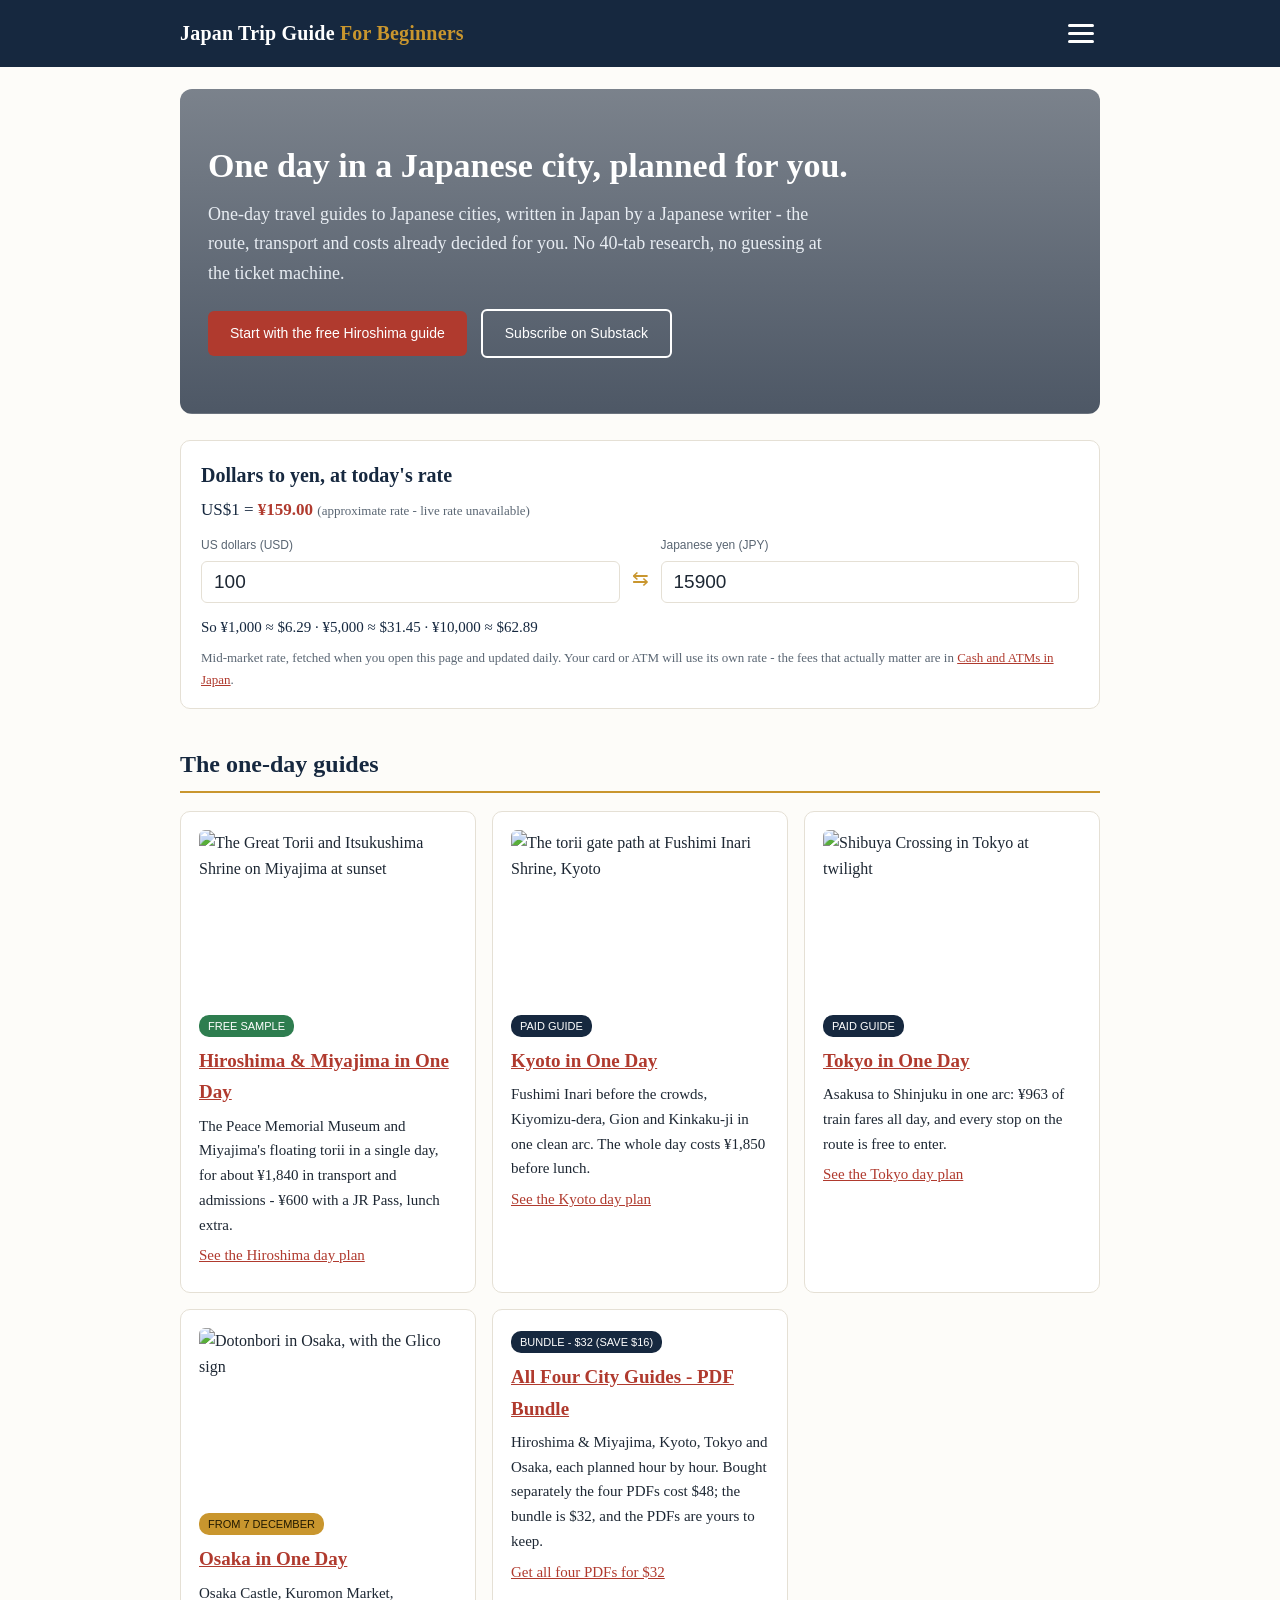
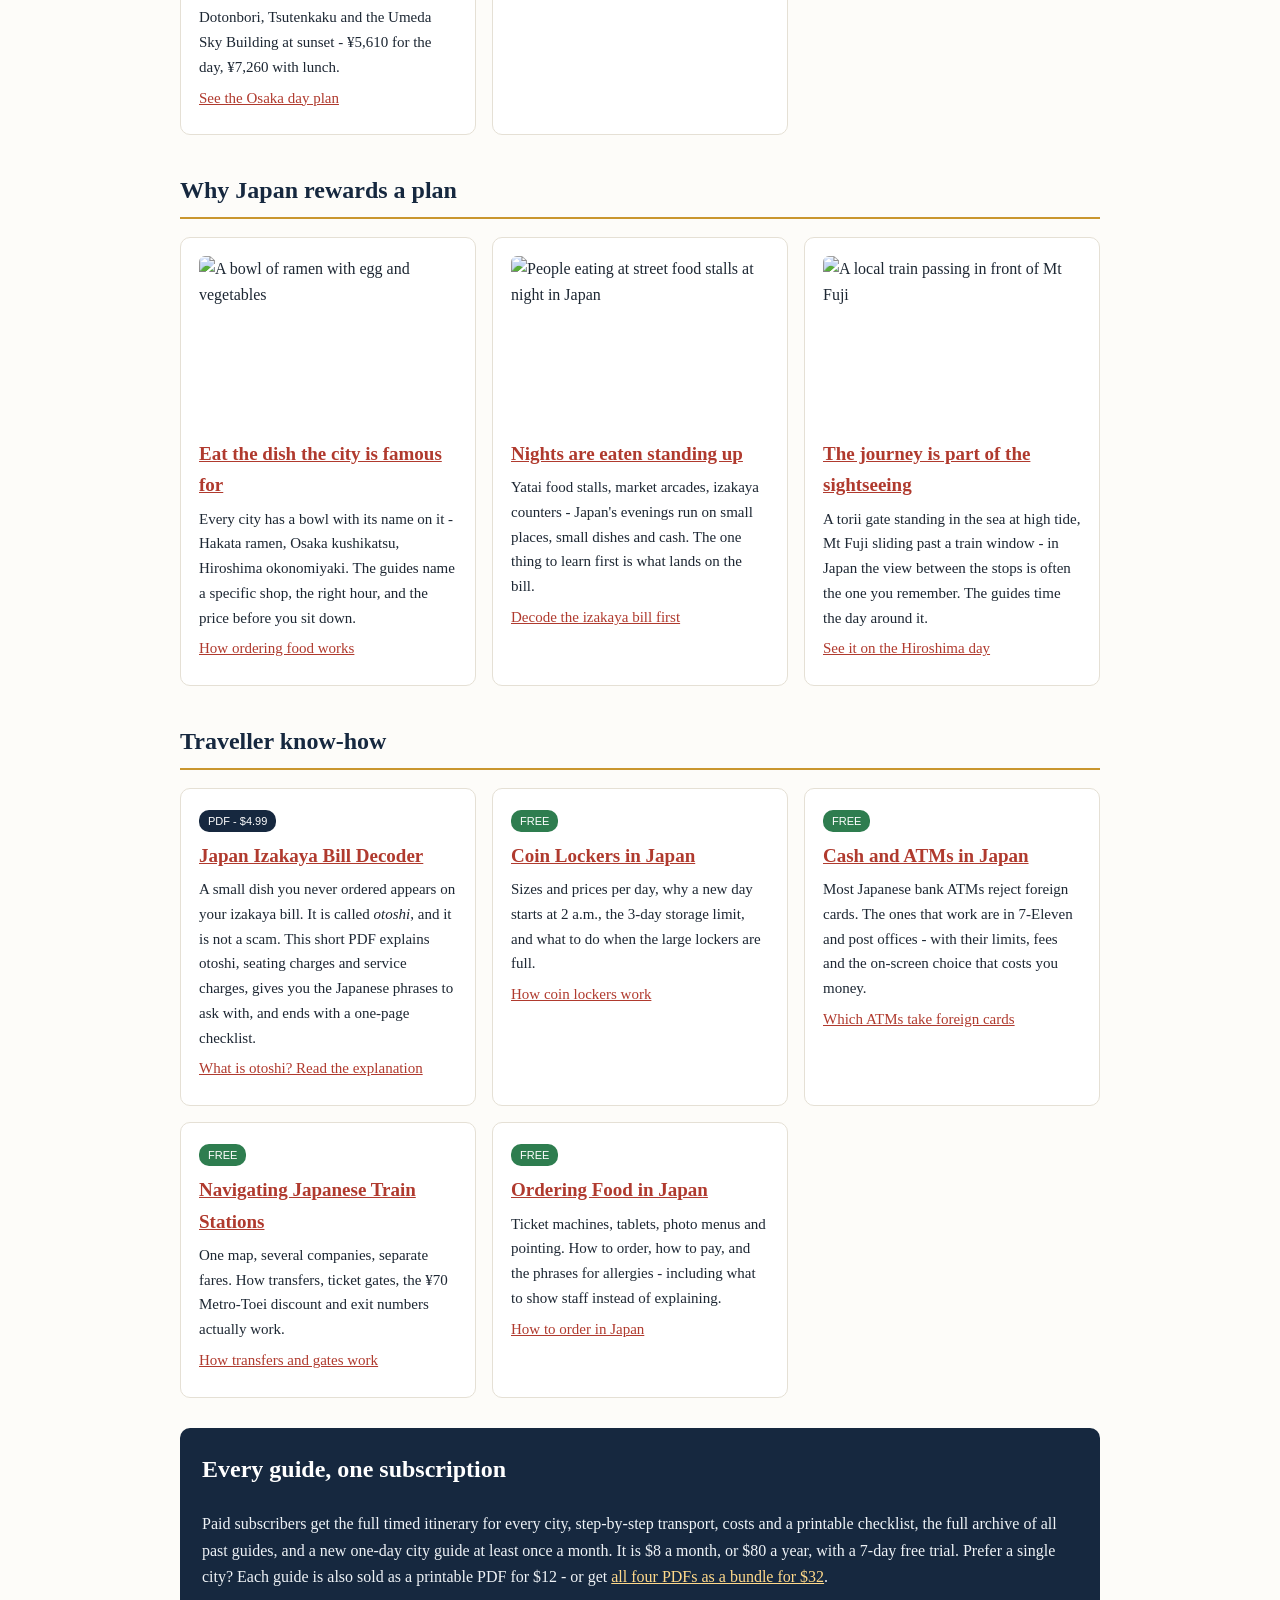
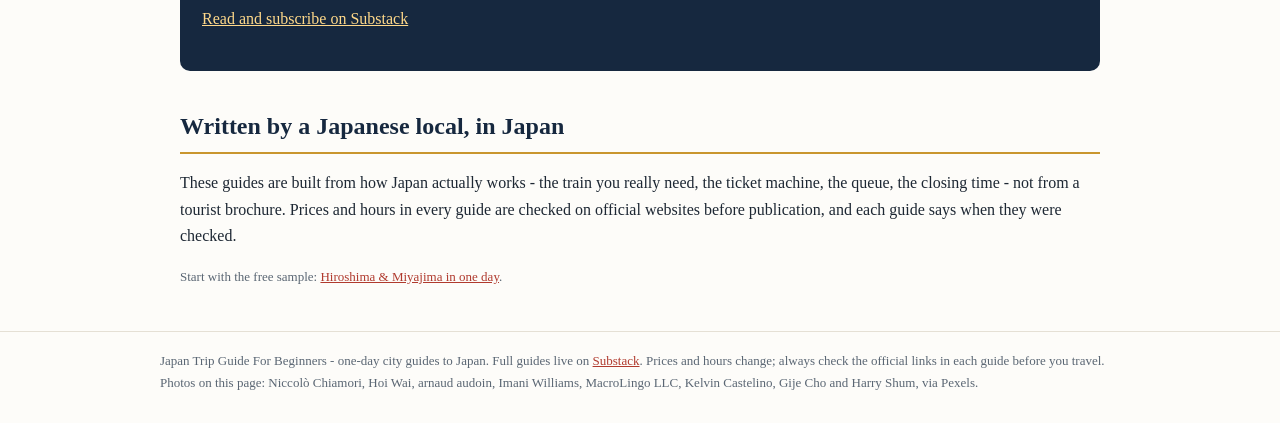
==== commit bd7709c7: "Add live USD-JPY rate display and converter to homepage" ====
--- a/index.html
+++ b/index.html
@@ -47,6 +47,22 @@
 <a class="btn secondary" href="https://japantripguideforbeginners.substack.com">Subscribe on Substack</a>
 </section>
 
+<section class="fx" aria-label="US dollar to Japanese yen converter">
+<h2 class="fx-title">Dollars to yen, at today's rate</h2>
+<p class="fx-rate" id="fx-rate">US$1 = <b>&yen;159</b> <span class="fx-note">(approximate - loading today's rate)</span></p>
+<div class="fx-row">
+<label class="fx-field">US dollars (USD)
+<input id="fx-usd" type="number" inputmode="decimal" min="0" step="any" value="100">
+</label>
+<span class="fx-arrow">&#8646;</span>
+<label class="fx-field">Japanese yen (JPY)
+<input id="fx-jpy" type="number" inputmode="decimal" min="0" step="any">
+</label>
+</div>
+<p class="fx-quick" id="fx-quick"></p>
+<p class="small">Mid-market rate, fetched when you open this page and updated daily. Your card or ATM will use its own rate - the fees that actually matter are in <a href="cash-and-atms.html">Cash and ATMs in Japan</a>.</p>
+</section>
+
 <h2>The one-day guides</h2>
 <div class="cards">
 <div class="card">
@@ -155,5 +171,58 @@
 <footer class="site"><div class="wrap">
 Japan Trip Guide For Beginners - one-day city guides to Japan. Full guides live on <a href="https://japantripguideforbeginners.substack.com">Substack</a>. Prices and hours change; always check the official links in each guide before you travel.<br>Photos on this page: Niccol&ograve; Chiamori, Hoi Wai, arnaud audoin, Imani Williams, MacroLingo LLC, Kelvin Castelino, Gije Cho and Harry Shum, via Pexels.
 </div></footer>
+<script>
+(function(){
+  var FALLBACK_RATE = 159;
+  var rate = FALLBACK_RATE;
+  var usdEl = document.getElementById('fx-usd');
+  var jpyEl = document.getElementById('fx-jpy');
+  var rateEl = document.getElementById('fx-rate');
+  var quickEl = document.getElementById('fx-quick');
+  function yen(n){ return Math.round(n).toLocaleString('en-US'); }
+  function renderRate(note){
+    rateEl.innerHTML = 'US$1 = <b>&yen;' + rate.toFixed(2) + '</b> <span class="fx-note">(' + note + ')</span>';
+    quickEl.innerHTML = 'So &yen;1,000 &asymp; $' + (1000/rate).toFixed(2) + ' &middot; &yen;5,000 &asymp; $' + (5000/rate).toFixed(2) + ' &middot; &yen;10,000 &asymp; $' + (10000/rate).toFixed(2);
+  }
+  function fromUsd(){
+    var u = parseFloat(usdEl.value);
+    jpyEl.value = isNaN(u) ? '' : Math.round(u * rate);
+  }
+  function fromJpy(){
+    var j = parseFloat(jpyEl.value);
+    usdEl.value = isNaN(j) ? '' : (j / rate).toFixed(2);
+  }
+  usdEl.addEventListener('input', fromUsd);
+  jpyEl.addEventListener('input', fromJpy);
+  renderRate('approximate - loading today\'s rate');
+  fromUsd();
+  function applyRate(r, when){
+    rate = r;
+    renderRate('today\'s rate, updated ' + when);
+    fromUsd();
+  }
+  fetch('https://open.er-api.com/v6/latest/USD')
+    .then(function(res){ return res.json(); })
+    .then(function(d){
+      if (d && d.rates && d.rates.JPY) {
+        var when = 'today';
+        if (d.time_last_update_utc) {
+          var dt = new Date(d.time_last_update_utc);
+          if (!isNaN(dt)) { when = dt.toLocaleDateString('en-GB', {day: 'numeric', month: 'short', year: 'numeric'}); }
+        }
+        applyRate(d.rates.JPY, when);
+      } else { throw new Error('no rate'); }
+    })
+    .catch(function(){
+      fetch('https://api.frankfurter.dev/v1/latest?from=USD&to=JPY')
+        .then(function(res){ return res.json(); })
+        .then(function(d){
+          if (d && d.rates && d.rates.JPY) { applyRate(d.rates.JPY, d.date || 'today'); }
+          else { renderRate('approximate rate - live rate unavailable'); }
+        })
+        .catch(function(){ renderRate('approximate rate - live rate unavailable'); });
+    });
+})();
+</script>
 </body>
 </html>
--- a/styles.css
+++ b/styles.css
@@ -54,3 +54,14 @@
 .hero-photo p.lede{color:#e8edf3}
 .hero-photo .btn.secondary{background:transparent;color:#fff;border-color:#fff}
 .card-photo{width:100%;height:170px;object-fit:cover;border-radius:6px;display:block;margin-bottom:12px}
+.fx{background:var(--card);border:1px solid var(--line);border-radius:10px;padding:18px 20px;margin:26px 0 4px}
+.fx-title{border:none;margin:0 0 4px;padding:0;font-size:20px}
+.fx-rate{font-size:17px;color:var(--navy);margin:0 0 12px}
+.fx-rate b{color:var(--vermillion)}
+.fx-note{font-size:13px;color:var(--muted)}
+.fx-row{display:flex;align-items:flex-end;gap:12px;flex-wrap:wrap}
+.fx-field{display:flex;flex-direction:column;gap:5px;font-family:Verdana,Geneva,sans-serif;font-size:12px;color:var(--muted);flex:1;min-width:150px}
+.fx-field input{font-size:19px;padding:9px 12px;border:1px solid var(--line);border-radius:6px;color:var(--ink);width:100%;background:#fff}
+.fx-arrow{font-size:20px;color:var(--gold);padding-bottom:8px}
+.fx-quick{margin:12px 0 0;font-size:15px;color:var(--navy)}
+.fx .small{margin:8px 0 0}
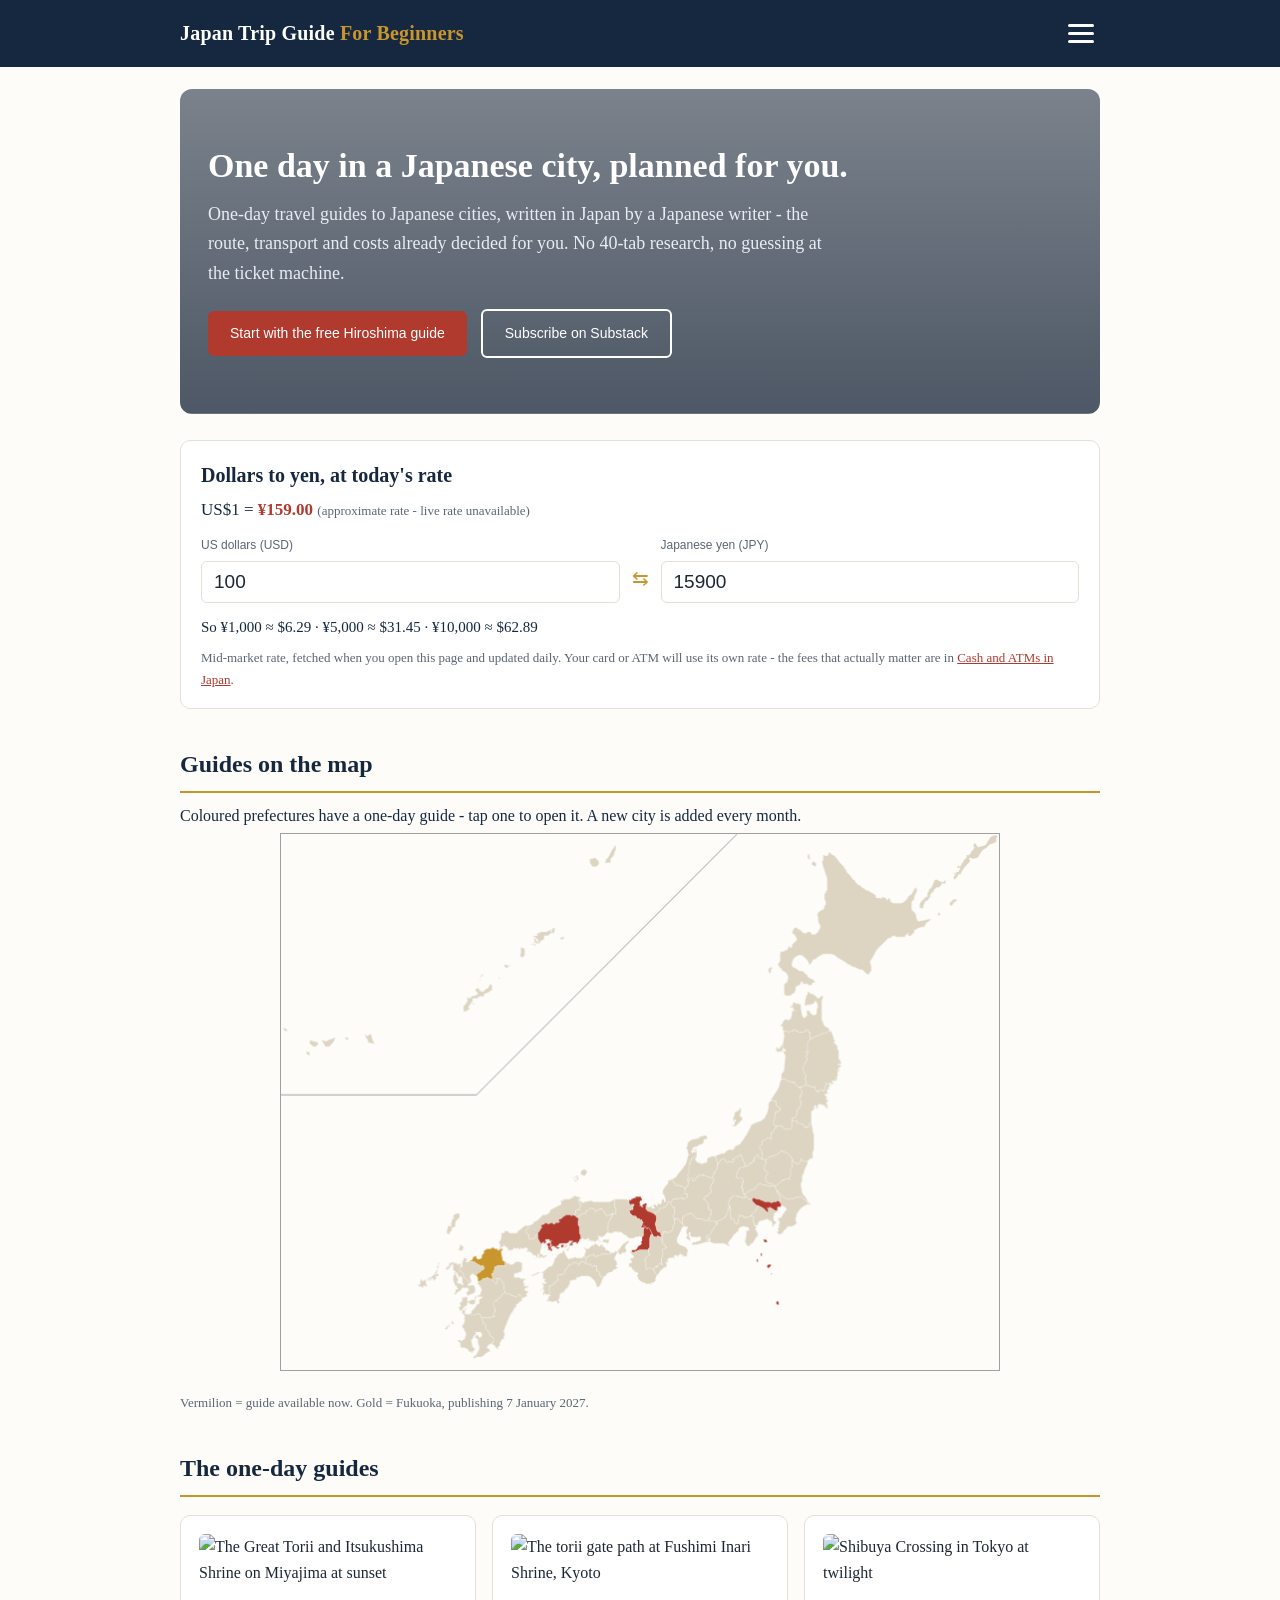
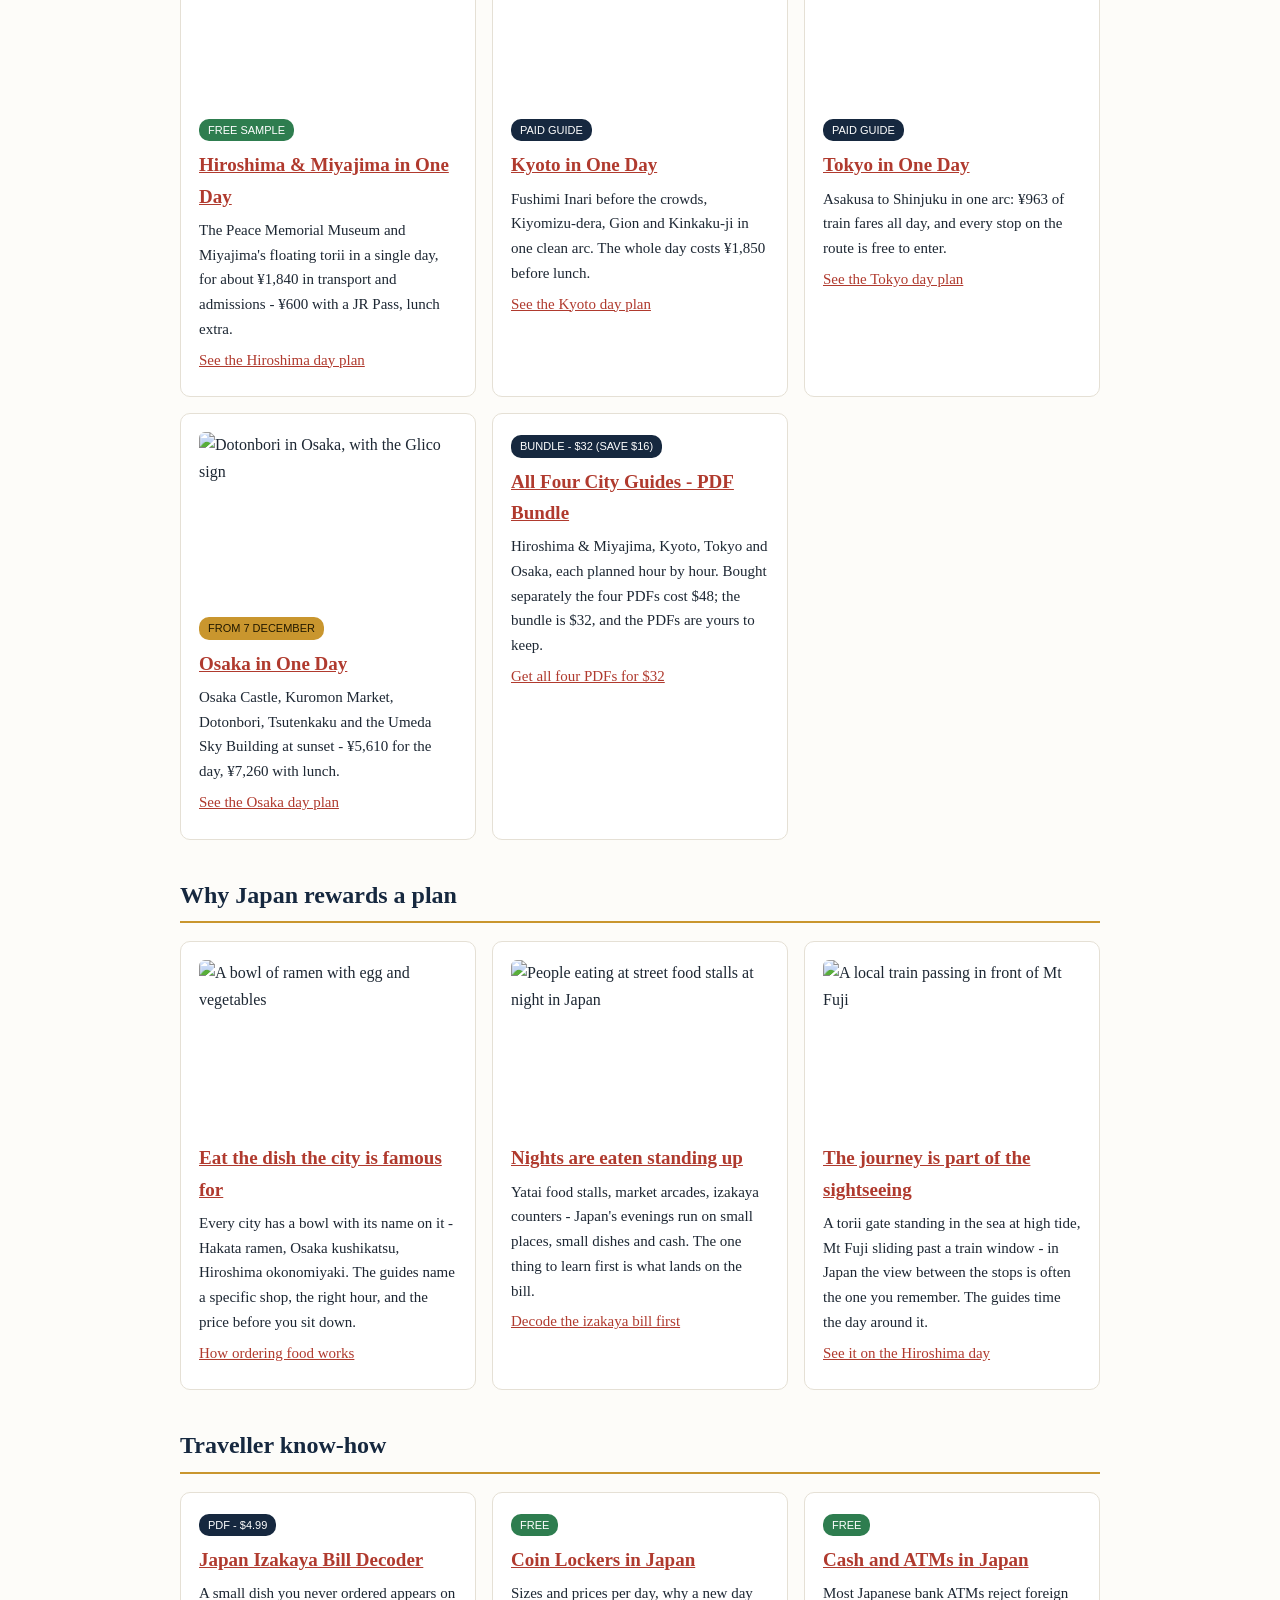
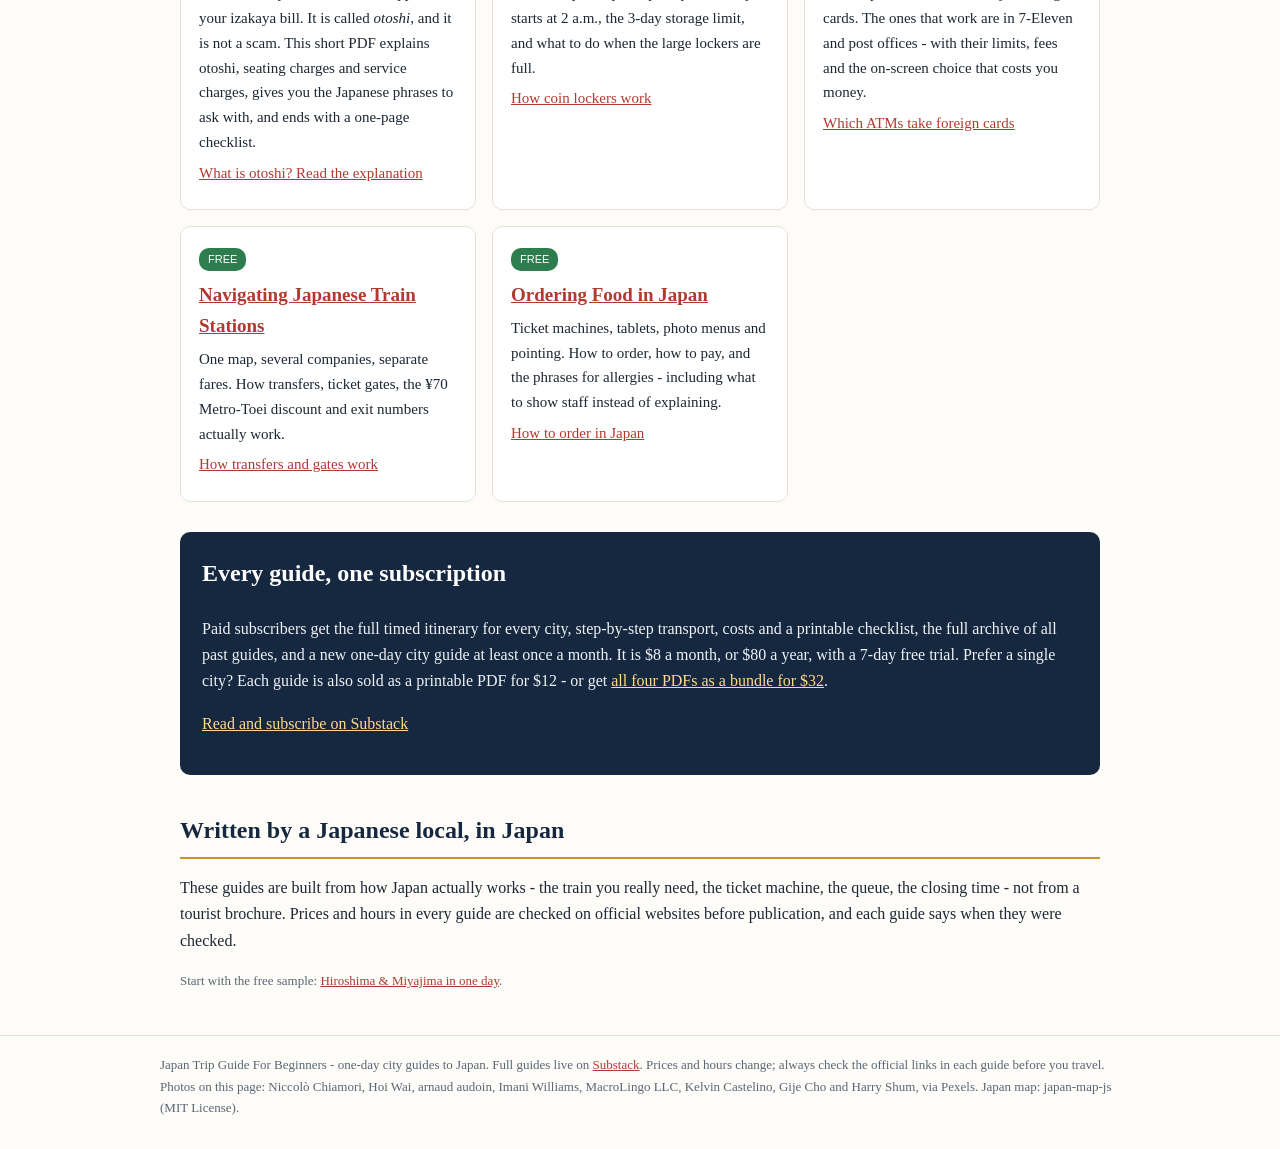
==== commit ac31185a: "Add clickable Japan prefecture map to homepage" ====
--- a/index.html
+++ b/index.html
@@ -63,6 +63,13 @@
 <p class="small">Mid-market rate, fetched when you open this page and updated daily. Your card or ATM will use its own rate - the fees that actually matter are in <a href="cash-and-atms.html">Cash and ATMs in Japan</a>.</p>
 </section>
 
+<section class="mapsec" aria-label="Map of Japan showing the prefectures with guides">
+<h2>Guides on the map</h2>
+<p class="map-status" id="jp-status" aria-live="polite">Coloured prefectures have a one-day guide - tap one to open it. A new city is added every month.</p>
+<div id="jp-map"></div>
+<p class="small">Vermilion = guide available now. Gold = Fukuoka, publishing 7 January 2027.</p>
+</section>
+
 <h2>The one-day guides</h2>
 <div class="cards">
 <div class="card">
@@ -169,7 +176,7 @@
 </div>
 
 <footer class="site"><div class="wrap">
-Japan Trip Guide For Beginners - one-day city guides to Japan. Full guides live on <a href="https://japantripguideforbeginners.substack.com">Substack</a>. Prices and hours change; always check the official links in each guide before you travel.<br>Photos on this page: Niccol&ograve; Chiamori, Hoi Wai, arnaud audoin, Imani Williams, MacroLingo LLC, Kelvin Castelino, Gije Cho and Harry Shum, via Pexels.
+Japan Trip Guide For Beginners - one-day city guides to Japan. Full guides live on <a href="https://japantripguideforbeginners.substack.com">Substack</a>. Prices and hours change; always check the official links in each guide before you travel.<br>Photos on this page: Niccol&ograve; Chiamori, Hoi Wai, arnaud audoin, Imani Williams, MacroLingo LLC, Kelvin Castelino, Gije Cho and Harry Shum, via Pexels. Japan map: japan-map-js (MIT License).
 </div></footer>
 <script>
 (function(){
@@ -224,5 +231,41 @@
     });
 })();
 </script>
+<script src="jpmap.min.js"></script>
+<script>
+(function(){
+  var el = document.getElementById('jp-map');
+  var status = document.getElementById('jp-status');
+  if (!el || !status || typeof jpmap === 'undefined') { return; }
+  var DEFAULT_TEXT = status.textContent;
+  var LINKS = {13: 'tokyo.html', 26: 'kyoto.html', 27: 'osaka.html', 34: 'hiroshima.html'};
+  var w = Math.min(el.clientWidth || 720, 720);
+  new jpmap.japanMap(el, {
+    width: w,
+    lang: 'en',
+    movesIslands: true,
+    color: '#ddd5c2',
+    borderLineColor: '#ffffff',
+    areas: [
+      {code: 13, color: '#b03a2e'},
+      {code: 26, color: '#b03a2e'},
+      {code: 27, color: '#b03a2e'},
+      {code: 34, color: '#b03a2e'},
+      {code: 40, color: '#c9962e'}
+    ],
+    onHover: function(data){
+      if (LINKS[data.code]) { status.textContent = data.name + ' - guide available. Tap to open it.'; }
+      else if (data.code === 40) { status.textContent = 'Fukuoka - the one-day guide publishes on 7 January 2027.'; }
+      else { status.textContent = data.name + ' - no guide yet.'; }
+    },
+    onHoverOut: function(){ status.textContent = DEFAULT_TEXT; },
+    onSelect: function(data){
+      if (LINKS[data.code]) { window.location.href = LINKS[data.code]; }
+      else if (data.code === 40) { status.textContent = 'Fukuoka - the one-day guide publishes on 7 January 2027. Until then, Osaka is the newest guide.'; }
+      else { status.textContent = data.name + ' has no guide yet - a new city is added every month.'; }
+    }
+  });
+})();
+</script>
 </body>
 </html>
--- a/styles.css
+++ b/styles.css
@@ -65,3 +65,7 @@
 .fx-arrow{font-size:20px;color:var(--gold);padding-bottom:8px}
 .fx-quick{margin:12px 0 0;font-size:15px;color:var(--navy)}
 .fx .small{margin:8px 0 0}
+.mapsec{margin:26px 0 4px}
+.map-status{font-size:16px;color:var(--navy);min-height:26px;margin:6px 0 0}
+#jp-map{max-width:720px;margin:4px auto 0;text-align:center}
+#jp-map canvas{max-width:100%;height:auto}
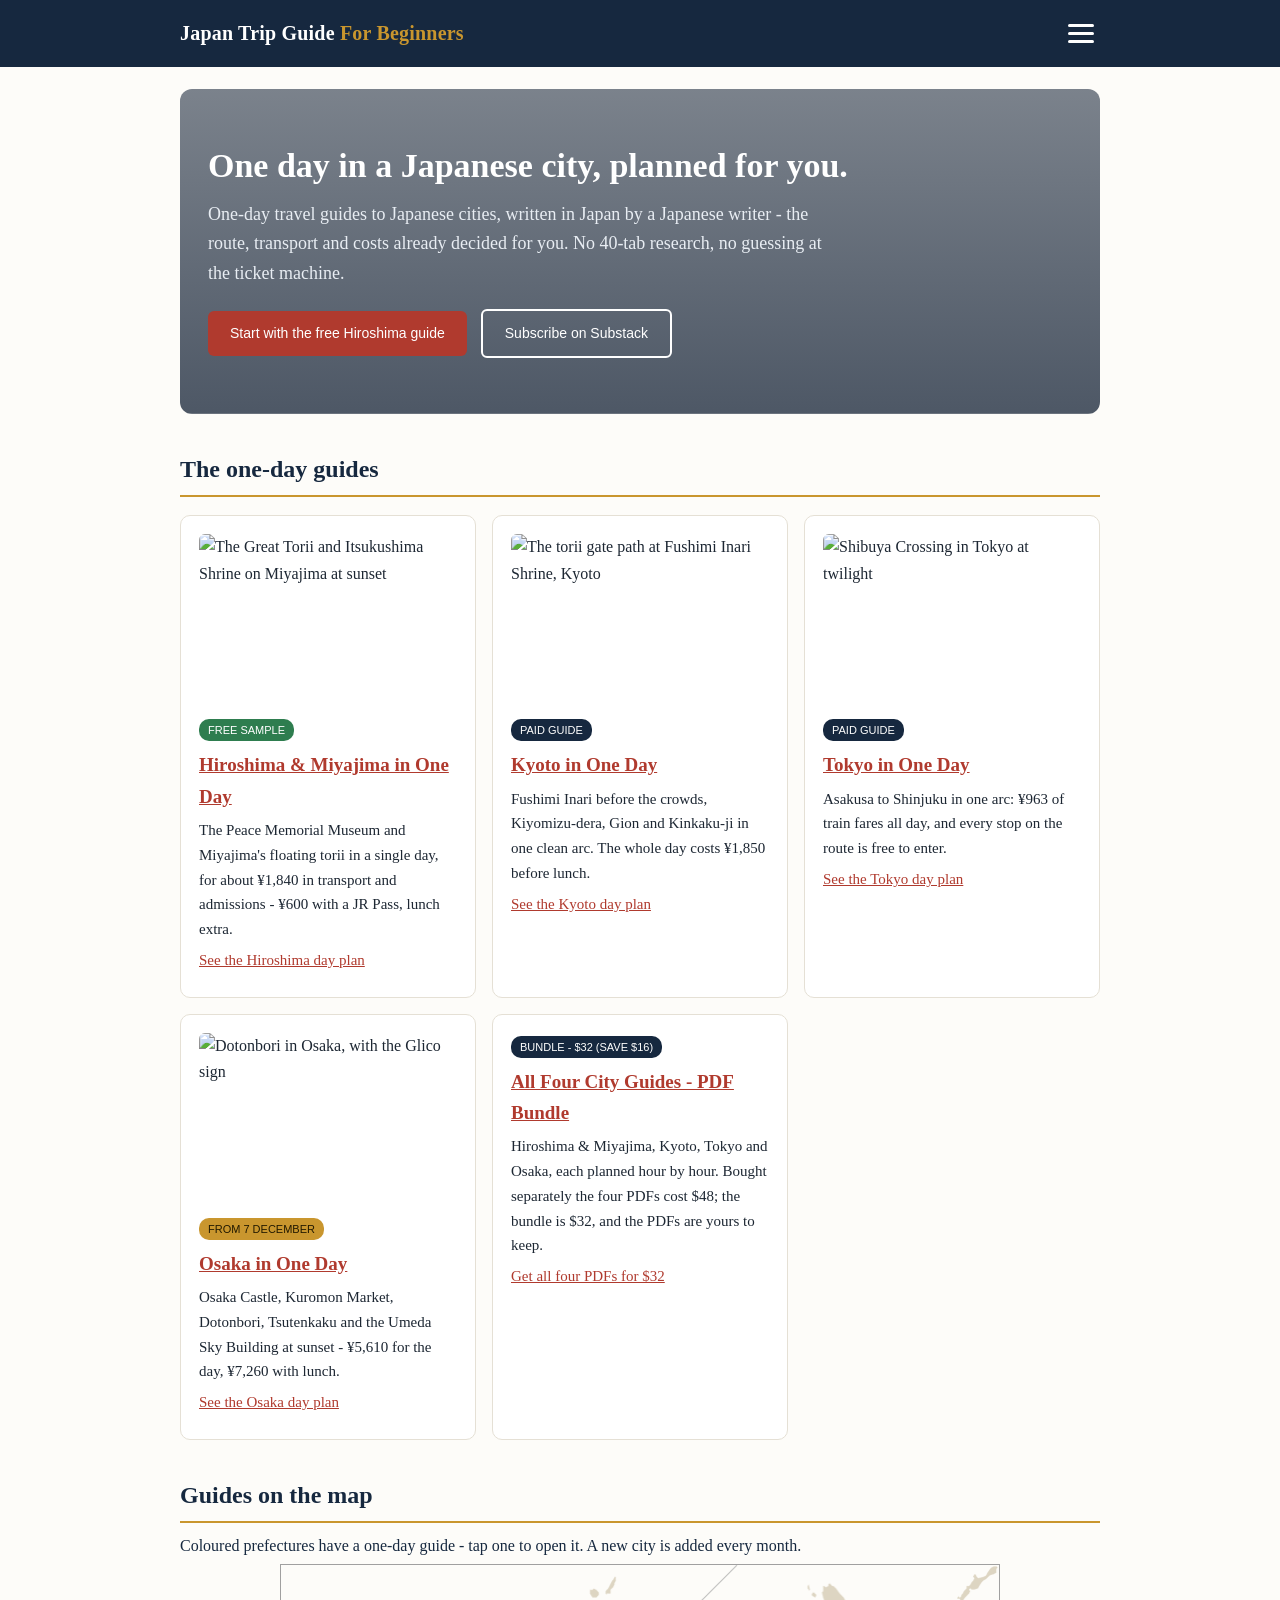
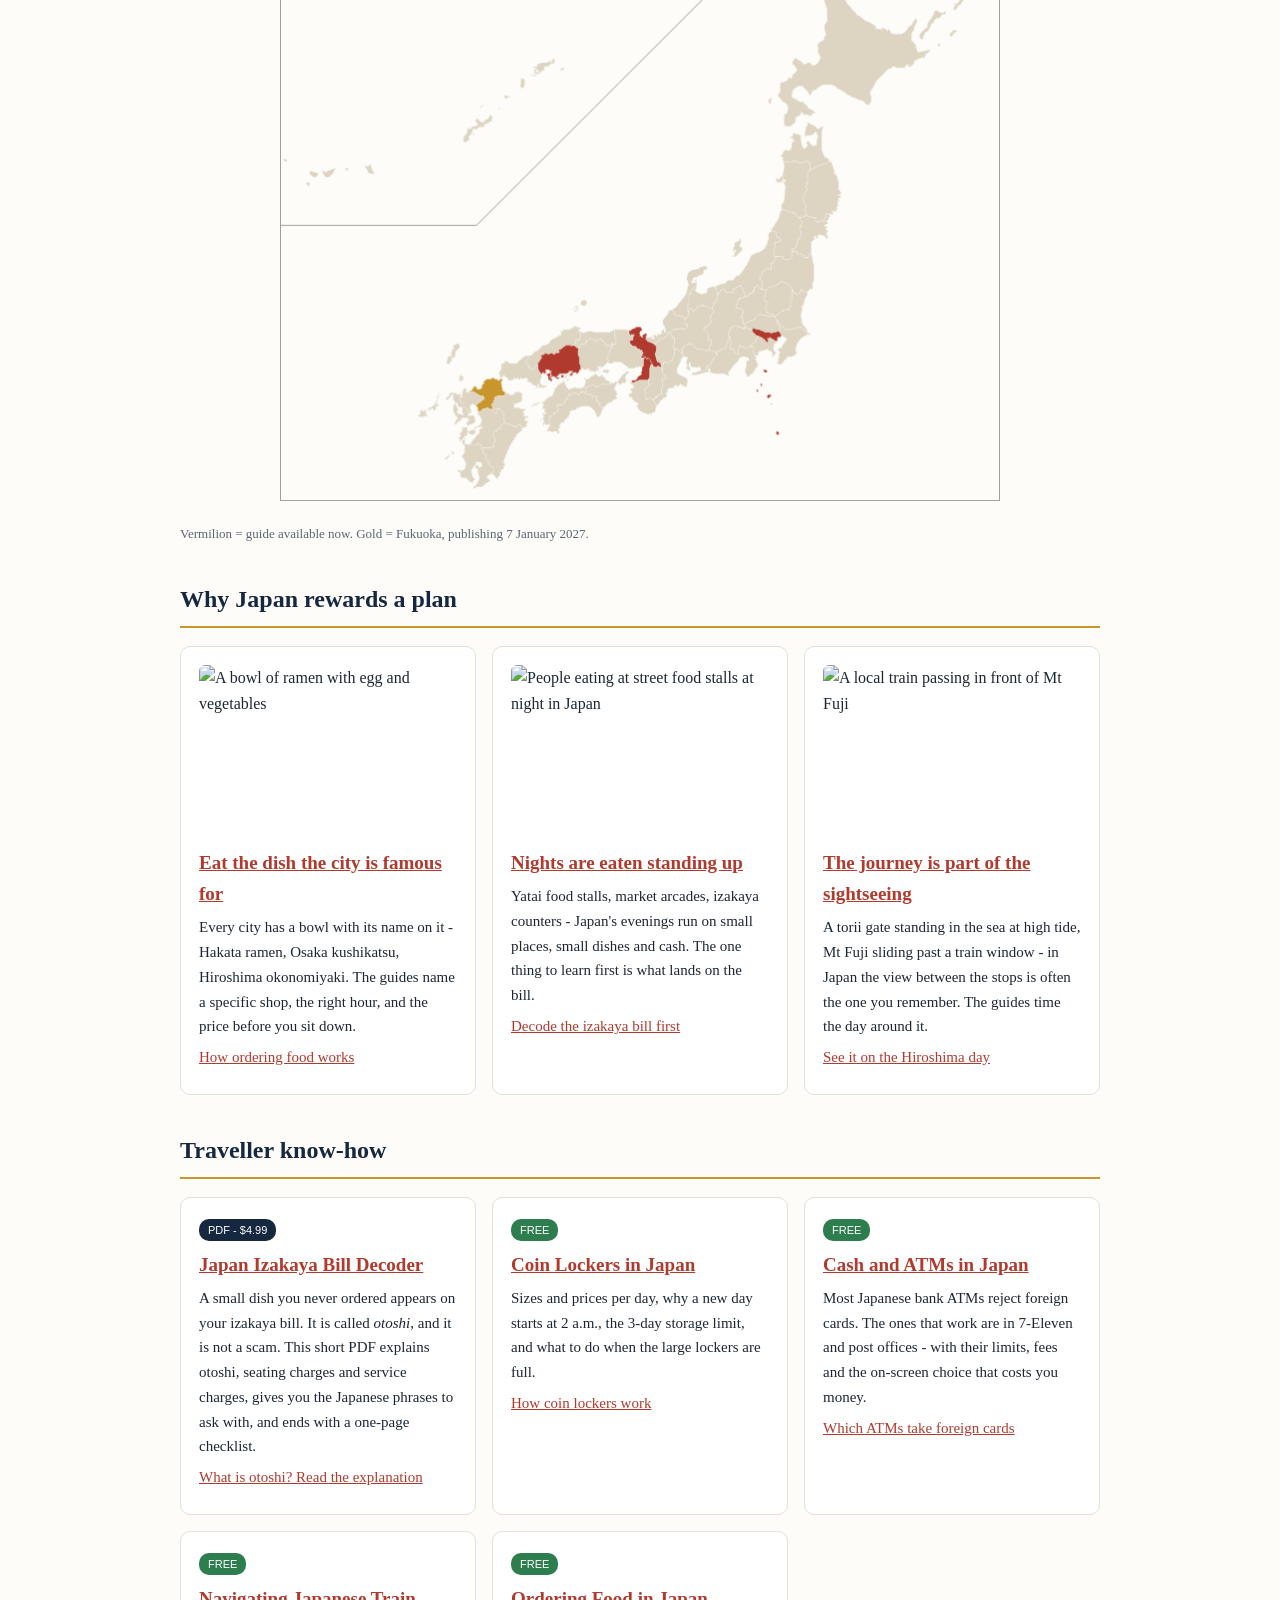
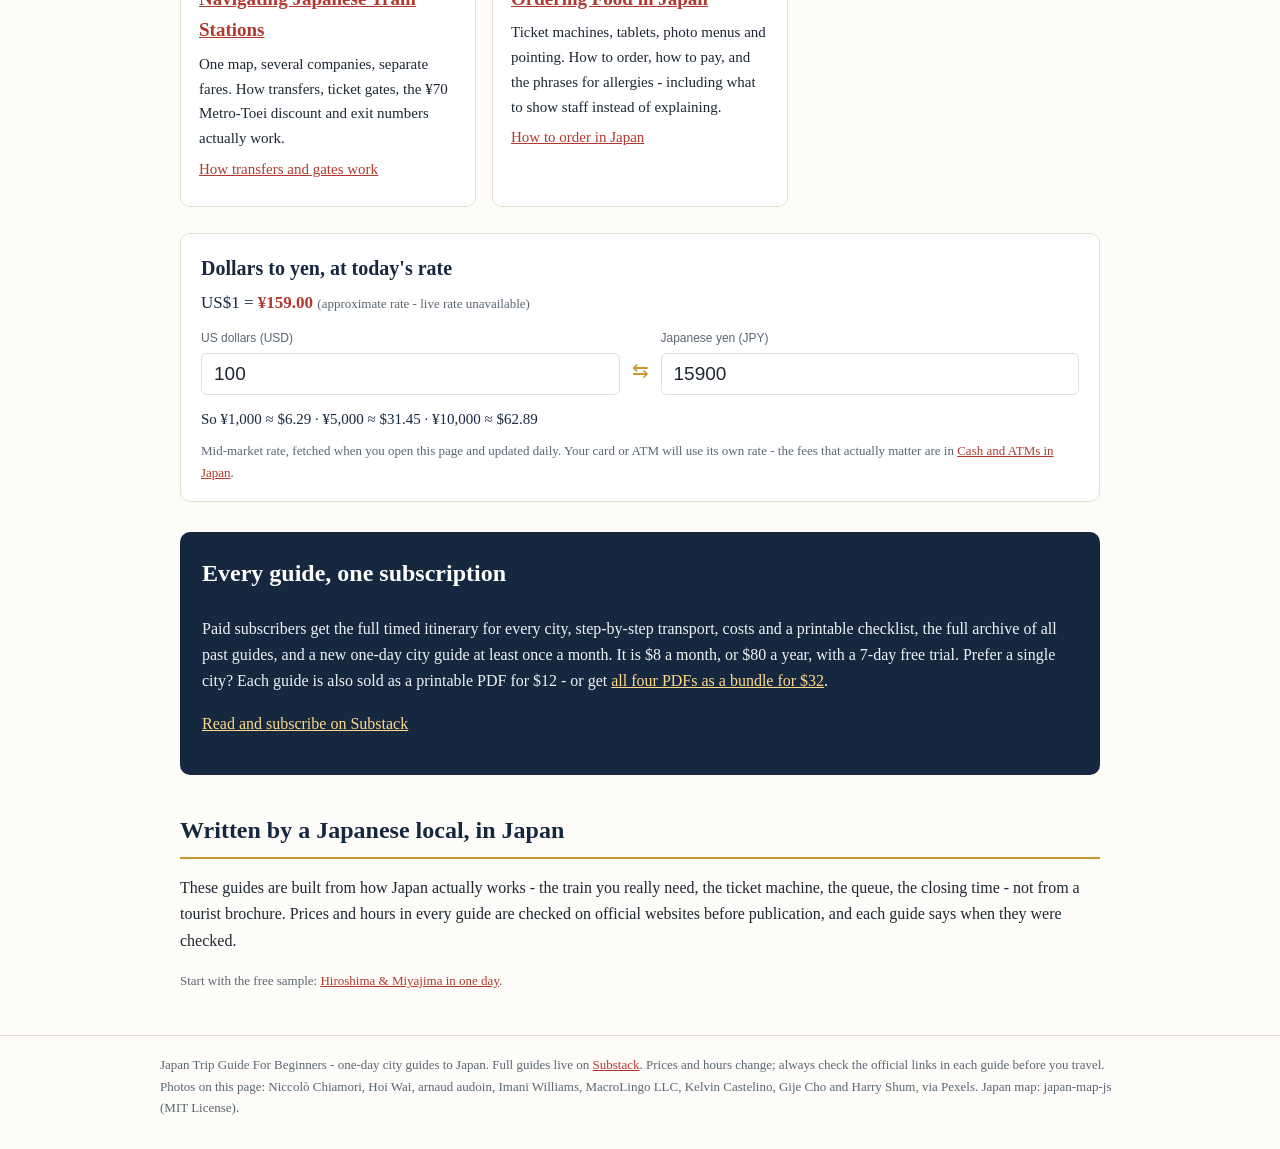
==== commit 599d6c26: "Reorder homepage: guides first, then map, know-how, then currency converter" ====
--- a/index.html
+++ b/index.html
@@ -47,6 +47,107 @@
 <a class="btn secondary" href="https://japantripguideforbeginners.substack.com">Subscribe on Substack</a>
 </section>
 
+<h2>The one-day guides</h2>
+<div class="cards">
+<div class="card">
+<img class="card-photo" src="https://images.pexels.com/photos/30825501/pexels-photo-30825501/free-photo-of-torii-gate-and-shinto-shrine-on-miyajima-island.jpeg?auto=compress&cs=tinysrgb&w=1200" alt="The Great Torii and Itsukushima Shrine on Miyajima at sunset" loading="lazy">
+<span class="tag free">FREE SAMPLE</span>
+<h3><a href="hiroshima.html">Hiroshima &amp; Miyajima in One Day</a></h3>
+<p>The Peace Memorial Museum and Miyajima's floating torii in a single day, for about &yen;1,840 in transport and admissions - &yen;600 with a JR Pass, lunch extra.</p>
+<p><a href="hiroshima.html">See the Hiroshima day plan</a></p>
+</div>
+<div class="card">
+<img class="card-photo" src="https://images.pexels.com/photos/40884563/pexels-photo-40884563/free-photo-of-torii-gates-at-fushimi-inari-shrine-in-kyoto.jpeg?auto=compress&cs=tinysrgb&w=1200" alt="The torii gate path at Fushimi Inari Shrine, Kyoto" loading="lazy">
+<span class="tag">PAID GUIDE</span>
+<h3><a href="kyoto.html">Kyoto in One Day</a></h3>
+<p>Fushimi Inari before the crowds, Kiyomizu-dera, Gion and Kinkaku-ji in one clean arc. The whole day costs &yen;1,850 before lunch.</p>
+<p><a href="kyoto.html">See the Kyoto day plan</a></p>
+</div>
+<div class="card">
+<img class="card-photo" src="https://images.pexels.com/photos/5905666/pexels-photo-5905666.jpeg?auto=compress&cs=tinysrgb&w=1200" alt="Shibuya Crossing in Tokyo at twilight" loading="lazy">
+<span class="tag">PAID GUIDE</span>
+<h3><a href="tokyo.html">Tokyo in One Day</a></h3>
+<p>Asakusa to Shinjuku in one arc: &yen;963 of train fares all day, and every stop on the route is free to enter.</p>
+<p><a href="tokyo.html">See the Tokyo day plan</a></p>
+</div>
+<div class="card">
+<img class="card-photo" src="https://images.pexels.com/photos/35183439/pexels-photo-35183439/free-photo-of-vibrant-dotonbori-district-in-osaka-japan.jpeg?auto=compress&cs=tinysrgb&w=1200" alt="Dotonbori in Osaka, with the Glico sign" loading="lazy">
+<span class="tag soon">FROM 7 DECEMBER</span>
+<h3><a href="osaka.html">Osaka in One Day</a></h3>
+<p>Osaka Castle, Kuromon Market, Dotonbori, Tsutenkaku and the Umeda Sky Building at sunset - &yen;5,610 for the day, &yen;7,260 with lunch.</p>
+<p><a href="osaka.html">See the Osaka day plan</a></p>
+</div>
+<div class="card">
+<span class="tag">BUNDLE - $32 (SAVE $16)</span>
+<h3><a href="https://buy.stripe.com/28EcN689rbuc76n8dHgMw05">All Four City Guides - PDF Bundle</a></h3>
+<p>Hiroshima &amp; Miyajima, Kyoto, Tokyo and Osaka, each planned hour by hour. Bought separately the four PDFs cost $48; the bundle is $32, and the PDFs are yours to keep.</p>
+<p><a href="https://buy.stripe.com/28EcN689rbuc76n8dHgMw05">Get all four PDFs for $32</a></p>
+</div>
+</div>
+
+<section class="mapsec" aria-label="Map of Japan showing the prefectures with guides">
+<h2>Guides on the map</h2>
+<p class="map-status" id="jp-status" aria-live="polite">Coloured prefectures have a one-day guide - tap one to open it. A new city is added every month.</p>
+<div id="jp-map"></div>
+<p class="small">Vermilion = guide available now. Gold = Fukuoka, publishing 7 January 2027.</p>
+</section>
+
+<h2>Why Japan rewards a plan</h2>
+<div class="cards">
+<div class="card">
+<img class="card-photo" src="https://images.pexels.com/photos/23964123/pexels-photo-23964123/free-photo-of-meal-with-vegetables-and-eggs.jpeg?auto=compress&cs=tinysrgb&w=1200" alt="A bowl of ramen with egg and vegetables" loading="lazy">
+<h3><a href="ordering-food.html">Eat the dish the city is famous for</a></h3>
+<p>Every city has a bowl with its name on it - Hakata ramen, Osaka kushikatsu, Hiroshima okonomiyaki. The guides name a specific shop, the right hour, and the price before you sit down.</p>
+<p><a href="ordering-food.html">How ordering food works</a></p>
+</div>
+<div class="card">
+<img class="card-photo" src="https://images.pexels.com/photos/7107238/pexels-photo-7107238.jpeg?auto=compress&cs=tinysrgb&w=1200" alt="People eating at street food stalls at night in Japan" loading="lazy">
+<h3><a href="izakaya-bill-decoder.html">Nights are eaten standing up</a></h3>
+<p>Yatai food stalls, market arcades, izakaya counters - Japan's evenings run on small places, small dishes and cash. The one thing to learn first is what lands on the bill.</p>
+<p><a href="izakaya-bill-decoder.html">Decode the izakaya bill first</a></p>
+</div>
+<div class="card">
+<img class="card-photo" src="https://images.pexels.com/photos/6504521/pexels-photo-6504521.jpeg?auto=compress&cs=tinysrgb&w=1200" alt="A local train passing in front of Mt Fuji" loading="lazy">
+<h3><a href="hiroshima.html">The journey is part of the sightseeing</a></h3>
+<p>A torii gate standing in the sea at high tide, Mt Fuji sliding past a train window - in Japan the view between the stops is often the one you remember. The guides time the day around it.</p>
+<p><a href="hiroshima.html">See it on the Hiroshima day</a></p>
+</div>
+</div>
+
+<h2>Traveller know-how</h2>
+<div class="cards">
+<div class="card">
+<span class="tag">PDF - $4.99</span>
+<h3><a href="izakaya-bill-decoder.html">Japan Izakaya Bill Decoder</a></h3>
+<p>A small dish you never ordered appears on your izakaya bill. It is called <em>otoshi</em>, and it is not a scam. This short PDF explains otoshi, seating charges and service charges, gives you the Japanese phrases to ask with, and ends with a one-page checklist.</p>
+<p><a href="izakaya-bill-decoder.html">What is otoshi? Read the explanation</a></p>
+</div>
+<div class="card">
+<span class="tag free">FREE</span>
+<h3><a href="coin-lockers.html">Coin Lockers in Japan</a></h3>
+<p>Sizes and prices per day, why a new day starts at 2 a.m., the 3-day storage limit, and what to do when the large lockers are full.</p>
+<p><a href="coin-lockers.html">How coin lockers work</a></p>
+</div>
+<div class="card">
+<span class="tag free">FREE</span>
+<h3><a href="cash-and-atms.html">Cash and ATMs in Japan</a></h3>
+<p>Most Japanese bank ATMs reject foreign cards. The ones that work are in 7-Eleven and post offices - with their limits, fees and the on-screen choice that costs you money.</p>
+<p><a href="cash-and-atms.html">Which ATMs take foreign cards</a></p>
+</div>
+<div class="card">
+<span class="tag free">FREE</span>
+<h3><a href="train-stations.html">Navigating Japanese Train Stations</a></h3>
+<p>One map, several companies, separate fares. How transfers, ticket gates, the &yen;70 Metro-Toei discount and exit numbers actually work.</p>
+<p><a href="train-stations.html">How transfers and gates work</a></p>
+</div>
+<div class="card">
+<span class="tag free">FREE</span>
+<h3><a href="ordering-food.html">Ordering Food in Japan</a></h3>
+<p>Ticket machines, tablets, photo menus and pointing. How to order, how to pay, and the phrases for allergies - including what to show staff instead of explaining.</p>
+<p><a href="ordering-food.html">How to order in Japan</a></p>
+</div>
+</div>
+
 <section class="fx" aria-label="US dollar to Japanese yen converter">
 <h2 class="fx-title">Dollars to yen, at today's rate</h2>
 <p class="fx-rate" id="fx-rate">US$1 = <b>&yen;159</b> <span class="fx-note">(approximate - loading today's rate)</span></p>
@@ -62,107 +163,6 @@
 <p class="fx-quick" id="fx-quick"></p>
 <p class="small">Mid-market rate, fetched when you open this page and updated daily. Your card or ATM will use its own rate - the fees that actually matter are in <a href="cash-and-atms.html">Cash and ATMs in Japan</a>.</p>
 </section>
-
-<section class="mapsec" aria-label="Map of Japan showing the prefectures with guides">
-<h2>Guides on the map</h2>
-<p class="map-status" id="jp-status" aria-live="polite">Coloured prefectures have a one-day guide - tap one to open it. A new city is added every month.</p>
-<div id="jp-map"></div>
-<p class="small">Vermilion = guide available now. Gold = Fukuoka, publishing 7 January 2027.</p>
-</section>
-
-<h2>The one-day guides</h2>
-<div class="cards">
-<div class="card">
-<img class="card-photo" src="https://images.pexels.com/photos/30825501/pexels-photo-30825501/free-photo-of-torii-gate-and-shinto-shrine-on-miyajima-island.jpeg?auto=compress&cs=tinysrgb&w=1200" alt="The Great Torii and Itsukushima Shrine on Miyajima at sunset" loading="lazy">
-<span class="tag free">FREE SAMPLE</span>
-<h3><a href="hiroshima.html">Hiroshima &amp; Miyajima in One Day</a></h3>
-<p>The Peace Memorial Museum and Miyajima's floating torii in a single day, for about &yen;1,840 in transport and admissions - &yen;600 with a JR Pass, lunch extra.</p>
-<p><a href="hiroshima.html">See the Hiroshima day plan</a></p>
-</div>
-<div class="card">
-<img class="card-photo" src="https://images.pexels.com/photos/40884563/pexels-photo-40884563/free-photo-of-torii-gates-at-fushimi-inari-shrine-in-kyoto.jpeg?auto=compress&cs=tinysrgb&w=1200" alt="The torii gate path at Fushimi Inari Shrine, Kyoto" loading="lazy">
-<span class="tag">PAID GUIDE</span>
-<h3><a href="kyoto.html">Kyoto in One Day</a></h3>
-<p>Fushimi Inari before the crowds, Kiyomizu-dera, Gion and Kinkaku-ji in one clean arc. The whole day costs &yen;1,850 before lunch.</p>
-<p><a href="kyoto.html">See the Kyoto day plan</a></p>
-</div>
-<div class="card">
-<img class="card-photo" src="https://images.pexels.com/photos/5905666/pexels-photo-5905666.jpeg?auto=compress&cs=tinysrgb&w=1200" alt="Shibuya Crossing in Tokyo at twilight" loading="lazy">
-<span class="tag">PAID GUIDE</span>
-<h3><a href="tokyo.html">Tokyo in One Day</a></h3>
-<p>Asakusa to Shinjuku in one arc: &yen;963 of train fares all day, and every stop on the route is free to enter.</p>
-<p><a href="tokyo.html">See the Tokyo day plan</a></p>
-</div>
-<div class="card">
-<img class="card-photo" src="https://images.pexels.com/photos/35183439/pexels-photo-35183439/free-photo-of-vibrant-dotonbori-district-in-osaka-japan.jpeg?auto=compress&cs=tinysrgb&w=1200" alt="Dotonbori in Osaka, with the Glico sign" loading="lazy">
-<span class="tag soon">FROM 7 DECEMBER</span>
-<h3><a href="osaka.html">Osaka in One Day</a></h3>
-<p>Osaka Castle, Kuromon Market, Dotonbori, Tsutenkaku and the Umeda Sky Building at sunset - &yen;5,610 for the day, &yen;7,260 with lunch.</p>
-<p><a href="osaka.html">See the Osaka day plan</a></p>
-</div>
-<div class="card">
-<span class="tag">BUNDLE - $32 (SAVE $16)</span>
-<h3><a href="https://buy.stripe.com/28EcN689rbuc76n8dHgMw05">All Four City Guides - PDF Bundle</a></h3>
-<p>Hiroshima &amp; Miyajima, Kyoto, Tokyo and Osaka, each planned hour by hour. Bought separately the four PDFs cost $48; the bundle is $32, and the PDFs are yours to keep.</p>
-<p><a href="https://buy.stripe.com/28EcN689rbuc76n8dHgMw05">Get all four PDFs for $32</a></p>
-</div>
-</div>
-
-<h2>Why Japan rewards a plan</h2>
-<div class="cards">
-<div class="card">
-<img class="card-photo" src="https://images.pexels.com/photos/23964123/pexels-photo-23964123/free-photo-of-meal-with-vegetables-and-eggs.jpeg?auto=compress&cs=tinysrgb&w=1200" alt="A bowl of ramen with egg and vegetables" loading="lazy">
-<h3><a href="ordering-food.html">Eat the dish the city is famous for</a></h3>
-<p>Every city has a bowl with its name on it - Hakata ramen, Osaka kushikatsu, Hiroshima okonomiyaki. The guides name a specific shop, the right hour, and the price before you sit down.</p>
-<p><a href="ordering-food.html">How ordering food works</a></p>
-</div>
-<div class="card">
-<img class="card-photo" src="https://images.pexels.com/photos/7107238/pexels-photo-7107238.jpeg?auto=compress&cs=tinysrgb&w=1200" alt="People eating at street food stalls at night in Japan" loading="lazy">
-<h3><a href="izakaya-bill-decoder.html">Nights are eaten standing up</a></h3>
-<p>Yatai food stalls, market arcades, izakaya counters - Japan's evenings run on small places, small dishes and cash. The one thing to learn first is what lands on the bill.</p>
-<p><a href="izakaya-bill-decoder.html">Decode the izakaya bill first</a></p>
-</div>
-<div class="card">
-<img class="card-photo" src="https://images.pexels.com/photos/6504521/pexels-photo-6504521.jpeg?auto=compress&cs=tinysrgb&w=1200" alt="A local train passing in front of Mt Fuji" loading="lazy">
-<h3><a href="hiroshima.html">The journey is part of the sightseeing</a></h3>
-<p>A torii gate standing in the sea at high tide, Mt Fuji sliding past a train window - in Japan the view between the stops is often the one you remember. The guides time the day around it.</p>
-<p><a href="hiroshima.html">See it on the Hiroshima day</a></p>
-</div>
-</div>
-
-<h2>Traveller know-how</h2>
-<div class="cards">
-<div class="card">
-<span class="tag">PDF - $4.99</span>
-<h3><a href="izakaya-bill-decoder.html">Japan Izakaya Bill Decoder</a></h3>
-<p>A small dish you never ordered appears on your izakaya bill. It is called <em>otoshi</em>, and it is not a scam. This short PDF explains otoshi, seating charges and service charges, gives you the Japanese phrases to ask with, and ends with a one-page checklist.</p>
-<p><a href="izakaya-bill-decoder.html">What is otoshi? Read the explanation</a></p>
-</div>
-<div class="card">
-<span class="tag free">FREE</span>
-<h3><a href="coin-lockers.html">Coin Lockers in Japan</a></h3>
-<p>Sizes and prices per day, why a new day starts at 2 a.m., the 3-day storage limit, and what to do when the large lockers are full.</p>
-<p><a href="coin-lockers.html">How coin lockers work</a></p>
-</div>
-<div class="card">
-<span class="tag free">FREE</span>
-<h3><a href="cash-and-atms.html">Cash and ATMs in Japan</a></h3>
-<p>Most Japanese bank ATMs reject foreign cards. The ones that work are in 7-Eleven and post offices - with their limits, fees and the on-screen choice that costs you money.</p>
-<p><a href="cash-and-atms.html">Which ATMs take foreign cards</a></p>
-</div>
-<div class="card">
-<span class="tag free">FREE</span>
-<h3><a href="train-stations.html">Navigating Japanese Train Stations</a></h3>
-<p>One map, several companies, separate fares. How transfers, ticket gates, the &yen;70 Metro-Toei discount and exit numbers actually work.</p>
-<p><a href="train-stations.html">How transfers and gates work</a></p>
-</div>
-<div class="card">
-<span class="tag free">FREE</span>
-<h3><a href="ordering-food.html">Ordering Food in Japan</a></h3>
-<p>Ticket machines, tablets, photo menus and pointing. How to order, how to pay, and the phrases for allergies - including what to show staff instead of explaining.</p>
-<p><a href="ordering-food.html">How to order in Japan</a></p>
-</div>
-</div>
 
 <div class="cta">
 <h2>Every guide, one subscription</h2>
